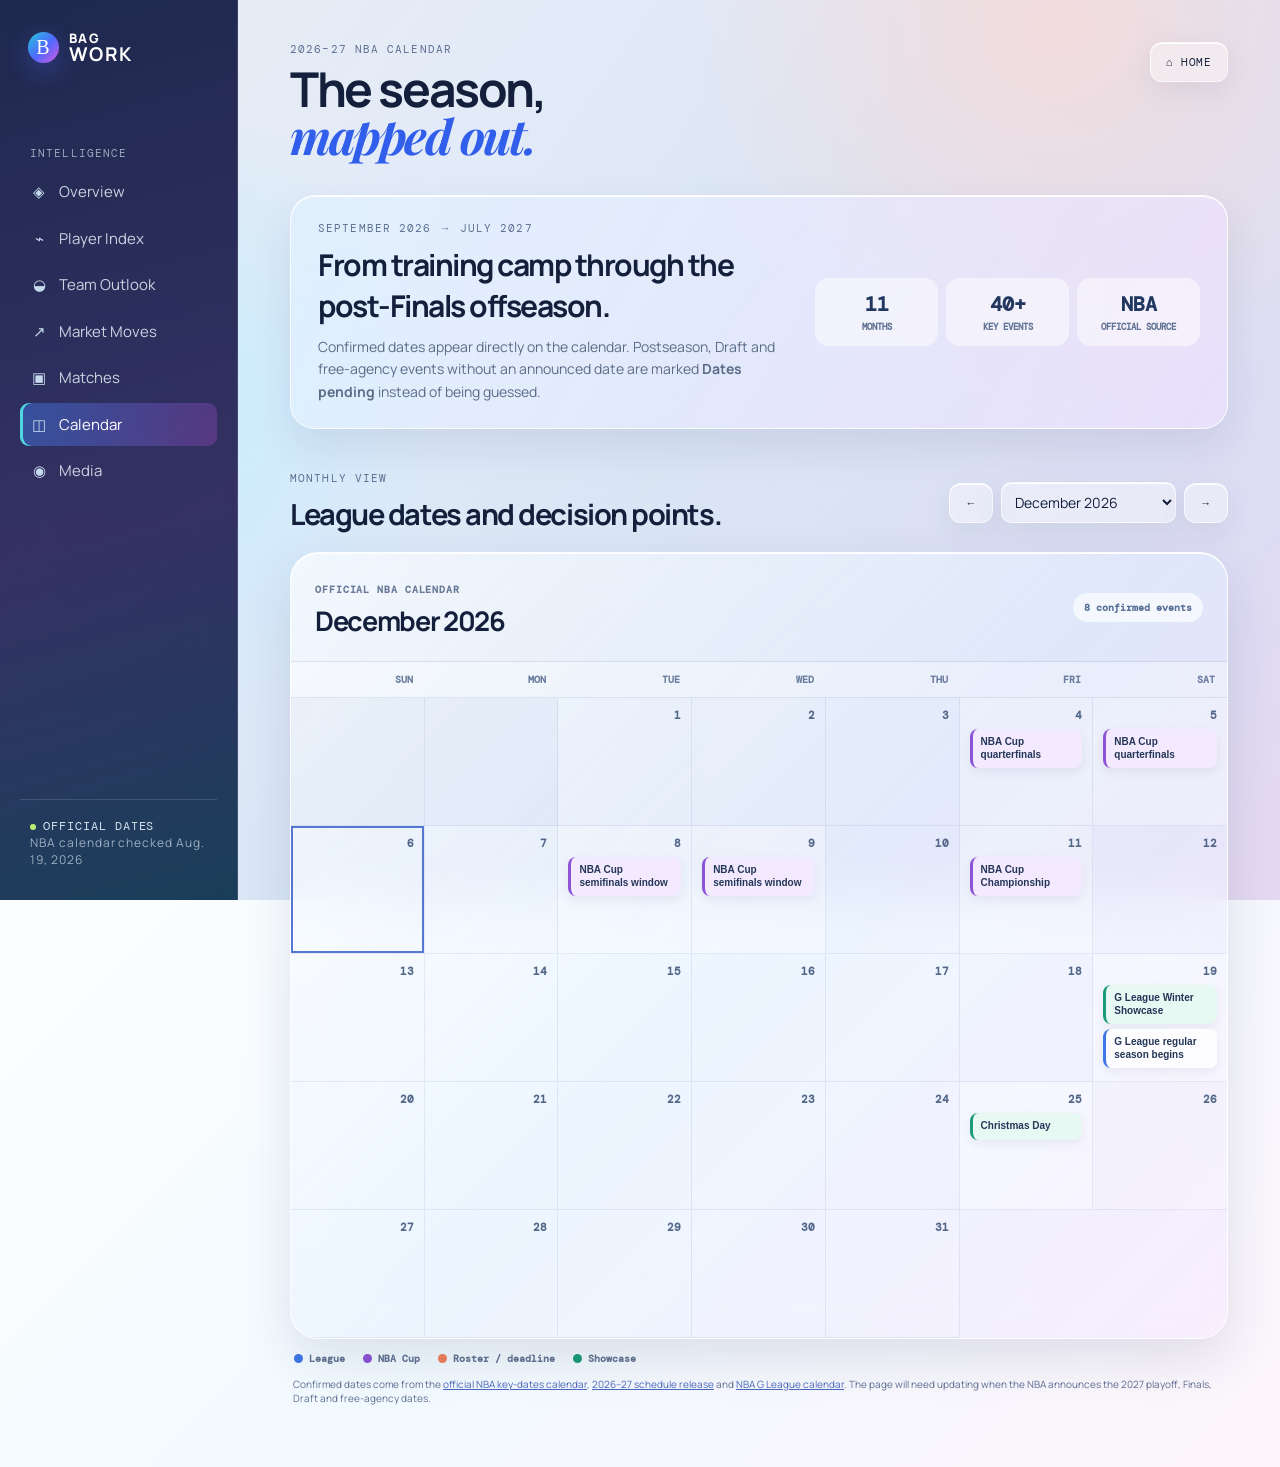
==== calendar.html @ adc64859 "Publish BagWork live NBA analytics site Add the complete multi-page site, live NBA data cache, and r" ====
<!doctype html>
<html lang="en">
<head>
  <meta charset="UTF-8">
  <meta name="viewport" content="width=device-width,initial-scale=1.0">
  <title>BagWork — NBA Calendar</title>
  <link rel="stylesheet" href="styles.css?v=5">
  <link rel="stylesheet" href="market.css?v=5">
</head>
<body>
  <div class="app-shell">
    <aside class="sidebar">
      <a class="brand" href="index.html"><span class="brand-mark">B</span><span>BAG<br><b>WORK</b></span></a>
      <nav>
        <p class="nav-label">INTELLIGENCE</p>
        <a class="nav-link" href="index.html"><span>◈</span>Overview</a>
        <a class="nav-link" href="players.html"><span>⌁</span>Player Index</a>
        <a class="nav-link" href="teams.html"><span>◒</span>Team Outlook</a>
        <a class="nav-link" href="market.html"><span>↗</span>Market Moves</a>
        <a class="nav-link" href="matches.html"><span>▣</span>Matches</a>
        <a class="nav-link active" href="calendar.html"><span>◫</span>Calendar</a>
        <a class="nav-link" href="media.html"><span>◉</span>Media</a>
      </nav>
      <div class="sidebar-bottom"><span class="live-dot"></span>OFFICIAL DATES<br><small>NBA calendar checked Aug. 19, 2026</small></div>
    </aside>
    <main>
      <header>
        <div><p class="eyebrow">2026–27 NBA CALENDAR</p><h1>The season,<br><em>mapped out.</em></h1></div>
        <div class="header-actions"><a class="outline-btn" href="index.html">⌂ HOME</a></div>
      </header>
      <section class="calendar-page-intro">
        <div><p class="eyebrow">SEPTEMBER 2026 → JULY 2027</p><h2>From training camp through the post-Finals offseason.</h2><p>Confirmed dates appear directly on the calendar. Postseason, Draft and free-agency events without an announced date are marked <b>Dates pending</b> instead of being guessed.</p></div>
        <div class="calendar-kpis"><span><b>11</b> MONTHS</span><span><b>40+</b> KEY EVENTS</span><span><b>NBA</b> OFFICIAL SOURCE</span></div>
      </section>
      <section class="calendar-section calendar-page">
        <div class="section-heading calendar-heading"><div><p class="eyebrow">MONTHLY VIEW</p><h2>League dates and decision points.</h2></div><div class="calendar-nav"><button class="outline-btn" id="calendarPrev" aria-label="Previous month">←</button><select class="season-select" id="calendarMonth" aria-label="Calendar month"></select><button class="outline-btn" id="calendarNext" aria-label="Next month">→</button></div></div>
        <div class="month-calendar" id="monthCalendar" aria-live="polite"></div>
        <div class="calendar-legend"><span><i class="league"></i>League</span><span><i class="cup"></i>NBA Cup</span><span><i class="deadline"></i>Roster / deadline</span><span><i class="showcase"></i>Showcase</span></div>
        <p class="calendar-source">Confirmed dates come from the <a href="https://www.nba.com/news/key-dates" target="_blank" rel="noreferrer">official NBA key-dates calendar</a>, <a href="https://www.nba.com/news/2026-27-nba-regular-season-schedule" target="_blank" rel="noreferrer">2026–27 schedule release</a> and <a href="https://gleague.nba.com/key-dates" target="_blank" rel="noreferrer">NBA G League calendar</a>. The page will need updating when the NBA announces the 2027 playoff, Finals, Draft and free-agency dates.</p>
      </section>
    </main>
  </div>
  <script src="season-calendar.js?v=2"></script>
</body>
</html>
---- styles.css ----
@import url('https://fonts.googleapis.com/css2?family=DM+Mono&family=Manrope:wght@400;500;600;700;800&family=Playfair+Display:ital,wght@0,700;1,700&display=swap');
.team-themed{background:radial-gradient(circle at 88% 4%,color-mix(in srgb,var(--team-secondary) 40%,white),transparent 35%),radial-gradient(circle at 8% 78%,color-mix(in srgb,var(--team-primary) 26%,white),transparent 33%),linear-gradient(135deg,color-mix(in srgb,var(--team-primary) 12%,#edf5ff),color-mix(in srgb,var(--team-secondary) 15%,#f7efff))!important}.team-themed .sidebar{background:linear-gradient(165deg,color-mix(in srgb,var(--team-primary) 78%,#111b3a),color-mix(in srgb,var(--team-secondary) 58%,#111b3a))!important}.team-themed .team-hero{background:linear-gradient(125deg,color-mix(in srgb,var(--team-primary) 24%,#ffffffb8),color-mix(in srgb,var(--team-secondary) 22%,#ffffffa8))!important;border-color:color-mix(in srgb,var(--team-primary) 38%,white)!important}.team-themed .roster-section{background:linear-gradient(145deg,#ffffff8c,color-mix(in srgb,var(--team-secondary) 11%,#ffffff7a))!important}.team-themed .coach-card,.team-themed .team-source{border:1px solid color-mix(in srgb,var(--team-primary) 25%,white);background:#ffffff9c!important}.team-themed .live-dot{background:color-mix(in srgb,var(--team-secondary) 70%,#dfff9b)!important}
.player-avatar{position:relative;width:42px!important;height:42px!important;min-width:42px!important;overflow:hidden!important;border:1px solid #ffffffc7!important;background:linear-gradient(145deg,#dce9ff,#eedfff)!important;box-shadow:0 5px 14px #273b7330!important}.player-avatar img{display:block;width:100%;height:100%;object-fit:cover;object-position:top center;background:#dfe7f7}.player-avatar>span{width:100%;height:100%;place-items:center;font:700 11px 'DM Mono';color:#40598f}.player-avatar>span:not([hidden]){display:grid}.player-link{min-height:44px}.player-link:hover .player-avatar{transform:scale(1.06);box-shadow:0 7px 18px #3158b342!important}.compare-panel[hidden]{display:none!important}
:root{font-size:17px}.nav-link{font-size:15px!important;line-height:1.3}.nav-label,.eyebrow{font-size:11px!important;letter-spacing:.1em!important}.sidebar-bottom,.sidebar-bottom small{font-size:12px!important;line-height:1.45}.hero-body>p,.hero-team div span,.hero-footer,.hero-scale,.metrics-grid p,.metrics-grid span,.conference-head span{font-size:12px!important}.hero-team h2{font-size:25px!important}.data-note b,.data-note p,.team-intro p,.team-intro small,.team-detail p,.market-card p,.calendar-intro p,.event-card b,.event-card small{font-size:14px!important;line-height:1.55!important}.outline-btn,.dark-btn,.text-button,.model-chip,.season-select,.select-wrap,.market-card button{font-size:11px!important}.search-field input,.select-wrap select,.season-select{font-size:14px!important}.rank-toolbar b{font-size:15px!important}th{font-size:10px!important}td{font-size:14px!important;line-height:1.4}.player-cell{font-size:14px!important}.panel-footer{font-size:13px!important}.game-card>span,.game-card small,.game-card i,.boxscore-grid a span,.news-meta{font-size:12px!important}.game-card b{font-size:17px!important}.game-analysis p,.boxscore-grid a,.news-card p,.source-card span{font-size:14px!important;line-height:1.5!important}.news-card h3{font-size:19px!important}.team-code{font-size:12px!important}.hex b{font-size:12px!important}.hex small,.hex em{font-size:10px!important}.profile-meta b,.profile-meta span,.coach-card b,.coach-card span,.roster-person b,.roster-person small,.team-source{font-size:13px!important}.player-stats span,.player-stats b{font-size:12px!important}.player-stats b{font-size:27px!important}@media(max-width:560px){:root{font-size:16px}.nav-link{font-size:14px!important}.game-card b{font-size:16px!important}td{font-size:13px!important}}
:root{--blue:#315eea!important;--violet:#8a45d6!important;--ink:#14203b!important;--muted:#5e6f92!important}.app-shell{background:linear-gradient(135deg,#ffcc6614,transparent 25%,#30a8ff10 65%,#d85dc410)!important}.sidebar{background:linear-gradient(165deg,rgba(17,28,67,.94),rgba(35,28,83,.9) 58%,rgba(10,49,77,.93))!important}.brand-mark{border:0!important;background:linear-gradient(135deg,#23c7d9,#4f68ff 52%,#d65adf)!important;color:#fff!important;box-shadow:0 8px 24px #4f68ff55!important}.nav-link:hover,.nav-link.active{background:linear-gradient(100deg,#3e87ff66,#c452df40)!important;box-shadow:inset 3px 0 #52d5df!important}.hero-card{background:linear-gradient(125deg,#e9faffb8,#d9e2ff9e 56%,#f8dbff9e)!important}.signal-card{background:linear-gradient(135deg,#172f73,#57288b 58%,#b13f8e)!important}.dark-btn{background:linear-gradient(135deg,#1f6bea,#6a43d7 62%,#c640a6)!important}.market-hero{background:linear-gradient(115deg,#49b9ee9e,#8872f0a1,#ef81989c)!important}.team-code:hover,.team-code.active{background:linear-gradient(135deg,#266fe7,#a344d8)!important;border-color:#5e59e7!important}.game-card:hover,.news-card:hover,.market-card:hover{border-color:#83a7ff!important;box-shadow:0 14px 28px #4358b52b,inset 0 1px #fff!important}.hex-board{grid-template-columns:repeat(3,minmax(0,1fr))!important;min-height:0!important;background:linear-gradient(135deg,#bcefff4d,#e2c8ff38)!important}.hex{min-height:116px!important;aspect-ratio:auto!important;padding:17px 15px!important;border:1px solid #ffffffa8!important;border-radius:18px!important;clip-path:none!important;background:linear-gradient(135deg,#2b7bdc,#6746bf)!important;box-shadow:0 12px 22px #3a4b9630!important;opacity:.86!important}.hex:nth-child(3n+2){background:linear-gradient(135deg,#0b9fb4,#416de1)!important}.hex:nth-child(3n){background:linear-gradient(135deg,#7546c7,#be4d9a)!important}.hex:nth-child(-n+3),.hex.selected{background:linear-gradient(135deg,#213f9b,#7b3ed3 58%,#d349aa)!important;opacity:1!important}.hex:hover{transform:translateY(-4px)!important}.hex-mini{border-radius:4px!important;clip-path:none!important;background:linear-gradient(135deg,#2c7ce3,#b849b5)!important}.player-pagination{display:flex;align-items:center;gap:5px;margin-left:auto}.player-pagination button{min-width:30px;height:30px;padding:0 8px;border:1px solid #c1cdf1;background:#ffffff8c;color:#40577f;border-radius:8px;font:10px 'DM Mono'}.player-pagination button.active{background:linear-gradient(135deg,#376ee6,#8650d5);border-color:transparent;color:#fff}.player-pagination button:disabled{opacity:.35;cursor:not-allowed}.player-pagination span{color:#7082a6;font:12px 'DM Mono'}.expand-schedule{margin-top:2px;border-color:#8767e0a8!important;background:linear-gradient(100deg,#e9f7ffb8,#f4e5ffb8)!important;color:#4b45a1!important}@media(max-width:900px){.hex-board{grid-template-columns:repeat(2,minmax(0,1fr))!important}}@media(max-width:560px){.hex-board{grid-template-columns:1fr!important}.player-pagination{width:100%;margin:12px 0 0;justify-content:center}.panel-footer{flex-wrap:wrap}.hex{min-height:92px!important}}
.league-list{grid-template-columns:repeat(3,minmax(0,1fr));gap:9px}.league-list .game-card{grid-template-columns:1fr;gap:6px;padding:14px}.league-list .game-card small{grid-column:auto}.league-list .game-card i{display:none}.expand-schedule{width:100%;padding:14px;border:1px dashed #7188b8a1;border-radius:15px;background:#ffffff4a;color:#4260b4;font:11px 'DM Mono';letter-spacing:.07em}@media(max-width:1000px){.league-list{grid-template-columns:repeat(2,minmax(0,1fr))}}@media(max-width:560px){.league-list{grid-template-columns:1fr}}
.league-toolbar{display:flex;justify-content:space-between;align-items:center;gap:20px;padding:18px 21px;margin-bottom:16px;border:1px solid var(--line);border-radius:20px;background:#ffffff56;box-shadow:inset 0 1px #fff}.league-toolbar b{font-size:13px}.team-picker{display:grid;grid-template-columns:1fr 1fr;gap:16px;padding:17px 20px;margin-bottom:25px;border:1px solid var(--line);border-radius:22px;background:#ffffff48}.team-column{display:grid;grid-template-columns:repeat(5,1fr);gap:8px}.team-code{position:relative;padding:10px 3px;border:1px solid #ffffffb3;border-radius:10px;background:#ffffff6b;color:#536889;font:11px 'DM Mono'}.team-code:hover,.team-code.active{background:#526dcc;color:white;border-color:#526dcc}.team-code span{position:absolute;right:4px;top:2px;color:#e7ed81;font-size:8px}.preview-clubs{display:grid;grid-template-columns:1fr 1fr;gap:13px;margin:18px 0}.preview-clubs div{display:flex;align-items:center;gap:12px;padding:14px;border-radius:15px;background:#ffffff78}.preview-clubs img{width:42px;height:42px;object-fit:contain}.preview-clubs b,.preview-clubs span{display:block}.preview-clubs b{font-size:13px}.preview-clubs span{margin-top:3px;color:var(--muted);font-size:10px}@media(max-width:700px){.league-toolbar{align-items:flex-start;flex-direction:column}.team-picker{grid-template-columns:1fr}.team-column{grid-template-columns:repeat(5,1fr)}.preview-clubs{grid-template-columns:1fr}}
.compare-panel{display:grid;grid-template-columns:260px 1fr;gap:24px;margin:-4px 0 20px;padding:22px;border:1px solid var(--line);border-radius:20px;background:#ffffff5d;box-shadow:inset 0 1px #fff}.compare-panel h2{font-size:24px}.compare-panel label{display:block;margin-top:12px;color:var(--muted);font:10px 'DM Mono'}.compare-panel select{display:block;width:100%;margin-top:5px;padding:9px;border:1px solid #ffffffa8;border-radius:10px;background:#fff;font:12px Manrope}.compare-panel table{min-width:0}.compare-panel th,.compare-panel td{text-align:center}@media(max-width:700px){.compare-panel{grid-template-columns:1fr}}
.player-ability{display:grid;grid-template-columns:1fr 260px;gap:24px;align-items:center;margin-top:18px;padding:23px 28px;border:1px solid var(--line);border-radius:24px;background:#ffffff56;box-shadow:inset 0 1px #fff}.player-ability h2{font-size:25px}.player-ability p:not(.eyebrow){max-width:430px;color:#60718b;font-size:13px;line-height:1.55}.player-ability svg{width:230px;justify-self:center}@media(max-width:700px){.player-ability{grid-template-columns:1fr}.player-ability svg{justify-self:start}}
.match-controls{display:flex;align-items:end;gap:12px;padding:17px 20px;margin-bottom:17px;border:1px solid var(--line);border-radius:20px;background:#ffffff54;box-shadow:inset 0 1px #fff}.match-controls #matchStatus{margin-left:auto;color:var(--muted);font-size:12px}.following-section{margin-bottom:22px}.following-list{display:flex;gap:9px;overflow:auto}.following-list button{padding:9px 12px;border:1px solid #ffffffb3;border-radius:12px;background:#ffffff65;color:var(--ink);font:11px 'DM Mono';white-space:nowrap}.following-list span{margin-left:5px;color:var(--muted);font-family:Manrope}.match-grid{display:grid;grid-template-columns:1.6fr .8fr;gap:18px}.match-list{display:grid;gap:10px}.game-card{display:grid;grid-template-columns:140px 1fr auto;align-items:center;gap:14px;width:100%;padding:18px;text-align:left;border:1px solid var(--line);border-radius:18px;background:#ffffff5e;color:var(--ink);box-shadow:inset 0 1px #fff}.game-card>span{color:#6379aa;font:10px 'DM Mono'}.game-card b{font-size:15px}.game-card small{grid-column:2;color:var(--muted);font-size:11px}.game-card i{grid-column:3;grid-row:1/3;color:#4662b5;font:10px 'DM Mono';font-style:normal}.game-analysis,.boxscore-panel{padding:24px;border:1px solid var(--line);border-radius:24px;background:#ffffff55;box-shadow:inset 0 1px #fff}.game-analysis h2,.boxscore-panel h2{font-size:26px}.game-analysis p{color:#60718b;font-size:14px;line-height:1.6}.game-analysis small{color:var(--muted);font-size:11px}.results-section{margin-top:55px}.empty-card{padding:24px;border:1px dashed #8599bf75;border-radius:16px;color:var(--muted);font-size:13px}.boxscore-panel{margin-top:20px}.highlight-link{display:inline-block;margin:12px 0 19px;color:#405fae;font:10px 'DM Mono';letter-spacing:.07em}.boxscore-grid{display:grid;grid-template-columns:1fr 1fr;gap:15px}.boxscore-grid article{padding:17px;border-radius:17px;background:#ffffff6e}.boxscore-grid h3{font-size:14px}.boxscore-head{display:flex;justify-content:space-between;margin:13px 0 4px;color:var(--muted);font:9px 'DM Mono'}.boxscore-grid a{display:flex;justify-content:space-between;gap:12px;padding:9px 0;border-top:1px solid #8395b72c;color:var(--ink);text-decoration:none;font-size:12px}.boxscore-grid a:hover b{color:#416cf3}.boxscore-grid a span{color:#5f7294;font:10px 'DM Mono'}@media(max-width:780px){.match-controls{align-items:stretch;flex-wrap:wrap}.match-controls #matchStatus{width:100%;margin:0}.match-grid{grid-template-columns:1fr}.game-card{grid-template-columns:1fr}.game-card small,.game-card i{grid-column:auto;grid-row:auto}.boxscore-grid{grid-template-columns:1fr}}
.roster-person img{width:32px;height:32px;object-fit:cover;object-position:top;border-radius:50%;background:#dce7ff}.stat-select{min-width:168px}.media-grid{display:grid;grid-template-columns:1.6fr .8fr;gap:18px}.media-feed,.source-stack{display:grid;gap:12px}.news-card,.source-card{padding:19px;border:1px solid var(--line);border-radius:20px;background:#ffffff5c;box-shadow:inset 0 1px #fff}.news-card{display:grid;grid-template-columns:130px 1fr;gap:16px;text-decoration:none;color:var(--ink)}.news-card img{width:130px;height:84px;object-fit:cover;border-radius:12px;background:#dce7ff}.news-card h3{font-size:17px;line-height:1.25}.news-card p{margin:7px 0;color:#61718d;font-size:13px;line-height:1.45}.news-meta{color:#6379ac;font:10px 'DM Mono'}.source-card{text-decoration:none;color:var(--ink)}.source-card b,.source-card span{display:block}.source-card span{margin-top:5px;color:#60718d;font-size:12px}.news-loading{padding:32px;color:var(--muted);text-align:center}@media(max-width:750px){.media-grid{grid-template-columns:1fr}.news-card{grid-template-columns:90px 1fr}.news-card img{width:90px;height:70px}}
.player-cell{cursor:pointer}.player-link{padding:0;border:0;background:transparent;color:inherit;font:inherit;text-align:left}.player-cell:hover{color:#416cf3}
.profile-page{max-width:1080px}.player-hero,.team-hero{display:grid;grid-template-columns:300px 1fr;gap:32px;align-items:center;padding:27px;border:1px solid var(--line);border-radius:30px;background:linear-gradient(125deg,#ffffff75,#dce8ff66);box-shadow:0 18px 45px #33466e1a, inset 0 1px #fff;backdrop-filter:blur(20px)}.player-photo{height:310px;overflow:hidden;border-radius:22px;background:linear-gradient(145deg,#5269bd,#9271d5);display:flex;align-items:end;justify-content:center}.player-photo img{display:block;width:100%;height:100%;object-fit:cover;object-position:top}.player-photo span{padding:18px;color:#fff;font-size:38px;font-weight:800}.player-hero h2,.team-hero h2{font-size:38px}.bio{max-width:600px;color:#566986;font-size:15px;line-height:1.6}.state-pill{display:inline-block;margin:11px 0;padding:7px 10px;border-radius:12px;background:#dcf5dc;color:#357642;font:10px 'DM Mono';letter-spacing:.04em}.profile-meta{display:flex;gap:20px;margin:15px 0}.profile-meta span,.coach-card span{display:block;color:var(--muted);font:9px 'DM Mono';letter-spacing:.07em}.profile-meta b,.coach-card b{display:block;margin-top:3px;font-size:12px;color:var(--ink)}.social-link{display:inline-block;margin-top:6px;color:#405eae;font:10px 'DM Mono';letter-spacing:.08em;text-decoration:none}.stat-title{margin:47px 0 17px}.stat-title h2{font-size:29px}.player-stats{display:grid;grid-template-columns:repeat(4,1fr);gap:12px}.player-stats article{padding:18px;border:1px solid var(--line);border-radius:18px;background:#ffffff57;box-shadow:inset 0 1px #fff}.player-stats span{display:block;color:var(--muted);font:9px 'DM Mono';letter-spacing:.08em}.player-stats b{display:block;margin-top:7px;font-size:25px;letter-spacing:-.06em}.form-panel{display:flex;justify-content:space-between;align-items:center;gap:30px;margin-top:18px;padding:24px 28px;border-radius:24px;background:linear-gradient(115deg,#d3ecffad,#e5dbffb3);border:1px solid var(--line)}.form-panel h2{font-size:22px}.form-panel p{max-width:580px;color:#546887;font-size:12px;line-height:1.55}.form-bars{display:flex;gap:7px;align-items:flex-end;height:80px}.form-bars i{display:block;width:14px;border-radius:8px 8px 2px 2px;background:linear-gradient(#7c9eff,#5267c8)}.form-bars i:nth-child(1){height:32%}.form-bars i:nth-child(2){height:54%}.form-bars i:nth-child(3){height:47%}.form-bars i:nth-child(4){height:76%}.form-bars i:nth-child(5){height:100%}.team-hero img{width:250px;max-height:230px;object-fit:contain;justify-self:center;filter:drop-shadow(0 16px 20px #33466e42)}.coach-card{display:inline-block;margin-top:10px;padding:12px 16px;border-radius:12px;background:#ffffff83}.roster-grid{display:grid;grid-template-columns:1fr 1fr;gap:18px;margin-top:19px}.roster-section{padding:23px;border:1px solid var(--line);border-radius:25px;background:#ffffff57;box-shadow:inset 0 1px #fff}.roster-section h2{margin-bottom:16px;font-size:24px}.roster-person{display:flex;align-items:center;gap:10px;padding:11px 0;border-top:1px solid #8498bc2b;color:var(--ink);text-decoration:none}.roster-person>span{display:grid;place-items:center;width:32px;height:32px;border-radius:50%;background:linear-gradient(135deg,#d8e6ff,#eadcff);color:#4260ab;font:10px 'DM Mono'}.roster-person div{flex:1}.roster-person b,.roster-person small{display:block}.roster-person b{font-size:12px}.roster-person small{margin-top:2px;color:var(--muted);font-size:10px}.roster-person i{color:#5a71b9;font-style:normal}.roster-person:hover b{color:#416cf3}.team-source{margin-top:18px;padding:15px;border-radius:15px;background:#ffffff52;color:#5d6e8c;font-size:11px}@media(max-width:700px){.player-hero,.team-hero{grid-template-columns:1fr}.player-photo{height:270px}.team-hero img{width:180px}.player-stats{grid-template-columns:repeat(2,1fr)}.form-panel{display:block}.form-bars{margin-top:22px}.roster-grid{grid-template-columns:1fr}.profile-meta{flex-wrap:wrap}}
.home-link{display:inline-block;margin-bottom:18px;color:#415eaa;text-decoration:none;font:10px 'DM Mono';letter-spacing:.08em}.home-link:hover{color:#253e8c}.ability-chart{position:relative;width:100%;max-width:270px;margin:20px auto 16px}.ability-chart svg{display:block;width:100%;height:auto}.ability-labels span{position:absolute;color:#5e7196;font:8px 'DM Mono';letter-spacing:.03em}.ability-labels b{display:block;color:#2d477f;font-size:10px}.ability-l0{top:0;left:50%;transform:translateX(-50%)}.ability-l1{top:24%;right:-1%}.ability-l2{bottom:15%;right:-1%}.ability-l3{bottom:0;left:50%;transform:translateX(-50%)}.ability-l4{bottom:15%;left:0}.ability-l5{top:24%;left:0}
:root{--ink:#17233f;--muted:#687895;--line:rgba(255,255,255,.62);--glass:rgba(255,255,255,.36);--blue:#416cf3;--violet:#8869dc}*{box-sizing:border-box}html{scroll-behavior:smooth}body{margin:0;background:radial-gradient(circle at 83% 3%,#f7dddc,transparent 28%),radial-gradient(circle at 10% 46%,#c4edff,transparent 26%),linear-gradient(125deg,#e8f0ff,#dee7f5 50%,#edddf2);background-attachment:fixed;color:var(--ink);font-family:Manrope,Arial}.app-shell{min-height:100vh;padding-left:238px}.sidebar{position:fixed;inset:0 auto 0 0;width:238px;padding:32px 20px;display:flex;flex-direction:column;background:rgba(19,31,57,.82);color:#eef4fd;border-right:1px solid #ffffff21;backdrop-filter:blur(26px);z-index:5}.brand{display:flex;align-items:center;gap:10px;margin:0 8px 58px;color:white;text-decoration:none;font-size:13px;font-weight:800;letter-spacing:.1em;line-height:.95}.brand b{font-size:19px}.brand-mark{display:grid;place-items:center;width:31px;height:31px;border:2px solid #d4efff;border-radius:50%;font:20px Georgia;color:#d4efff}.nav-label{margin:25px 10px 10px;color:#98a8bb;font:10px 'DM Mono';letter-spacing:.12em}.nav-link{display:flex;gap:12px;align-items:center;margin:3px 0;padding:12px 11px;border-radius:9px;color:#c8d3e0;text-decoration:none;font-size:13px}.nav-link:hover,.nav-link.active{background:linear-gradient(110deg,#ffffff39,#ffffff13);color:#fff}.nav-link span{width:16px;text-align:center;color:#c5daec}.sidebar-bottom{margin-top:auto;padding:18px 10px 0;border-top:1px solid #ffffff22;color:#d8e5f1;font:10px 'DM Mono';letter-spacing:.08em}.sidebar-bottom small{font:11px Manrope;color:#9caec0}.live-dot{display:inline-block;width:6px;height:6px;margin-right:7px;border-radius:50%;background:#bbed71}main{max-width:1570px;margin:auto;padding:42px 52px 50px}header{display:flex;justify-content:space-between;align-items:flex-start;margin-bottom:35px}.eyebrow{margin:0 0 9px;color:var(--muted);font:10px 'DM Mono';letter-spacing:.12em}h1,h2,h3{margin:0;letter-spacing:-.05em}h1{font-size:48px;line-height:.98}h1 em,h2 em{font-family:'Playfair Display';color:var(--blue)}button,a{transition:.2s ease}button{cursor:pointer}button:hover{transform:translateY(-2px)}.header-actions{display:flex;gap:10px}.icon-btn,.profile,.outline-btn,.season-select{border:1px solid #ffffffa8;background:#ffffff61;color:var(--ink);box-shadow:0 9px 28px #42547a1a,inset 0 1px #fff;backdrop-filter:blur(16px)}.icon-btn{width:40px;height:40px;border-radius:50%;font-size:19px}.profile{padding:0 13px;border-radius:20px;font:600 12px Manrope}.profile span{color:var(--muted);padding-left:8px}.hero-grid{display:grid;grid-template-columns:2fr 1fr;gap:17px}.hero-card,.signal-card,.metrics-grid,.rankings-panel,.calendar-glass,.conference-preview article,.data-note,.glass-row,.team-intro,.team-detail,.market-hero,.market-card{border:1px solid var(--line);box-shadow:0 18px 45px #33466e1a,inset 0 1px #fff;backdrop-filter:blur(20px)}.hero-card{min-height:294px;padding:25px 27px;display:flex;flex-direction:column;position:relative;overflow:hidden;border-radius:28px;background:linear-gradient(125deg,#efffff8f,#cee3ff73)}.hero-card:after{content:"";position:absolute;right:-75px;top:-130px;width:270px;height:270px;border-radius:50%;background:radial-gradient(circle,#fff,transparent 68%)}.hero-card>*{z-index:1}.hero-top,.hero-footer{display:flex;justify-content:space-between;align-items:center}.model-chip{padding:7px 9px;border:1px solid #ffffff80;border-radius:18px;background:#254b8abe;color:#fff;font:9px 'DM Mono'}.hero-body{margin:auto 0}.hero-body>p{margin:0 0 12px;color:#536b91;font-size:12px}.hero-team{display:flex;align-items:center;gap:11px}.team-logo{display:grid;place-items:center;width:44px;height:44px;border-radius:50%;background:linear-gradient(135deg,#356fd2,#583fa8);color:#fff;font-size:24px;font-weight:bold;box-shadow:0 8px 18px #38498c42}.hero-team h2{font-size:23px}.hero-team div span{font-size:11px;color:#586f94}.hero-team strong{margin-left:auto;font-size:42px;letter-spacing:-.07em}.hero-team small{font-size:17px}.probability{height:9px;margin-top:23px;border-radius:10px;overflow:hidden;background:#668dcc33}.prob-fill{height:100%;width:74%;border-radius:10px;background:linear-gradient(90deg,#3d83ff,#9c70eb)}.hero-scale{display:flex;justify-content:space-between;margin-top:6px;color:#60769a;font:9px 'DM Mono'}.hero-footer{margin-top:19px;padding-top:15px;border-top:1px solid #6680a638;color:#536b91;font-size:10px}.text-button{color:var(--ink);text-decoration:none;font:700 10px 'DM Mono';letter-spacing:.08em}.signal-card{display:flex;flex-direction:column;padding:25px 27px;border-radius:28px;background:linear-gradient(135deg,#254073d9,#38295fd2);color:white}.signal-title{display:flex;gap:10px;align-items:center}.signal-title .spark,.signal-card a{color:#cbeaff}.signal-title small,.signal-title b{display:block}.signal-title small{font:9px 'DM Mono';letter-spacing:.1em;color:#b8c8df}.signal-title b{font-size:11px}.signal-card>p{margin:auto 0 20px;font-size:20px;line-height:1.35}.signal-card a{font:10px 'DM Mono';text-decoration:none}.metrics-grid{display:grid;grid-template-columns:repeat(4,1fr);margin:17px 0 74px;border-radius:24px;overflow:hidden;background:var(--glass)}.metrics-grid article{position:relative;padding:20px 23px;border-right:1px solid #ffffff8c}.metrics-grid article:last-child{border:0}.metrics-grid p{margin:0 0 12px;color:var(--muted);font:9px 'DM Mono';letter-spacing:.09em}.metrics-grid strong{font-size:27px;letter-spacing:-.05em}.metrics-grid span{margin-left:4px;color:var(--muted);font:9px 'DM Mono'}.section-heading{display:flex;align-items:flex-end;justify-content:space-between;margin-bottom:18px}.section-heading h2{font-size:29px}.outline-btn{padding:12px 15px;border-radius:12px;font:10px 'DM Mono';letter-spacing:.07em;text-decoration:none}.conference-preview{display:grid;grid-template-columns:1fr 1fr;gap:18px}.conference-preview article{padding:20px;border-radius:24px;background:var(--glass)}.conference-head{display:flex;justify-content:space-between;padding-bottom:12px;border-bottom:1px solid #7185a32d}.conference-head b{font-size:14px}.conference-head span{color:var(--muted);font:9px 'DM Mono'}.conference-preview ol{margin:12px 0 0;padding:0;list-style:none;counter-reset:r}.conference-preview li{display:flex;gap:10px;align-items:center;padding:9px 0;border-bottom:1px solid #7185a321;font-size:13px;font-weight:700;counter-increment:r}.conference-preview li:before{content:counter(r,decimal-leading-zero);color:#6880aa;font:10px 'DM Mono'}.conference-preview li span{margin-left:auto;color:#6079aa;font:10px 'DM Mono'}.data-note{display:flex;gap:13px;align-items:center;margin-top:18px;padding:18px 20px;border-radius:22px;background:var(--glass)}.data-note>div{flex:1}.data-note b{font-size:12px}.data-note p{margin:3px 0 0;color:var(--muted);font-size:11px}.dark-btn{border:0;border-radius:12px;padding:13px 15px;background:linear-gradient(135deg,#2d458e,#483587);color:#fff;box-shadow:0 8px 18px #222c6838;font:10px 'DM Mono';letter-spacing:.07em}.glass-row{display:flex;gap:12px;align-items:center;margin-bottom:20px;padding:13px;border-radius:20px;background:var(--glass)}.search-field{flex:1;padding:10px 12px;border:1px solid #ffffffa8;border-radius:12px;background:#ffffff75}.search-field input{width:90%;margin-left:6px;border:0;outline:0;background:transparent;color:var(--ink);font:13px Manrope}.select-wrap{color:var(--muted);font:9px 'DM Mono';letter-spacing:.07em}.select-wrap select,.season-select{display:block;margin-top:4px;min-width:140px;padding:9px;border-radius:10px;font:12px Manrope}.rankings-panel{overflow:hidden;border-radius:25px;background:var(--glass)}.rank-toolbar{display:flex;align-items:center;justify-content:space-between;padding:17px 20px;border-bottom:1px solid #ffffff8c}.table-wrap{overflow:auto}table{width:100%;min-width:780px;border-collapse:collapse}th{text-align:left;padding:14px 20px;background:#ffffff38;color:var(--muted);font:9px 'DM Mono';letter-spacing:.08em}td{padding:14px 20px;border-top:1px solid #ffffff8c;font-size:12px}.player-cell{display:flex;gap:11px;align-items:center;font-weight:700}.avatar{display:grid;place-items:center;width:29px;height:29px;border-radius:50%;background:linear-gradient(135deg,#dde9ff,#f5e6ff);font:700 10px 'DM Mono'}.impact{font-weight:800}.impact sup{color:#2d9864;font-size:9px}.form{display:flex;gap:3px}.form i{width:4px;height:15px;background:#cdd8ea}.form i.on{background:linear-gradient(#729dff,#4f65c9)}.panel-footer{display:flex;justify-content:space-between;padding:17px 20px;color:var(--muted);font-size:11px}.panel-footer button{border:0;background:none;color:var(--ink);font:700 10px 'DM Mono'}.team-intro{display:flex;justify-content:space-between;align-items:center;margin-bottom:22px;padding:18px 20px;border-radius:22px;background:var(--glass)}.team-intro p{max-width:580px;margin:0;font-size:13px}.team-intro small{display:block;margin-top:7px;color:var(--muted)}.conference-switch{display:flex;gap:4px;padding:5px;border-radius:12px;background:#ffffff4b}.tab{padding:9px 14px;border:0;border-radius:8px;background:transparent;color:var(--muted);font:10px 'DM Mono';letter-spacing:.07em}.tab.active{background:#fff;color:var(--ink);box-shadow:0 4px 12px #33466e1c}.team-layout{display:grid;grid-template-columns:1.55fr .8fr;gap:18px}.hex-board{display:grid;grid-template-columns:repeat(5,1fr);gap:14px;align-content:start;min-height:510px;padding:25px;border:1px solid var(--line);border-radius:28px;background:#ffffff28}.hex{aspect-ratio:1;display:flex;flex-direction:column;align-items:center;justify-content:center;padding:12px 5px;border:0;color:#fff;background:linear-gradient(145deg,#5268b8,#7a58b6);clip-path:polygon(25% 6.7%,75% 6.7%,100% 50%,75% 93.3%,25% 93.3%,0 50%);opacity:.75;text-align:center}.hex:nth-child(-n+3),.hex.selected{opacity:1;background:linear-gradient(145deg,#253c86,#64449d)}.hex b{margin:4px 0;font-size:10px;line-height:1.1}.hex small,.hex em{font:9px 'DM Mono';font-style:normal;opacity:.8}.hex:hover{opacity:1;transform:scale(1.07)}.team-detail{min-height:330px;padding:25px;border-radius:24px;background:var(--glass)}.team-detail h2{font-size:26px}.team-detail p{color:#60708b;font-size:13px;line-height:1.6}.detail-kpis{display:grid;grid-template-columns:1fr 1fr;gap:10px;margin:20px 0}.detail-kpis div{padding:10px;border-radius:12px;background:#ffffff70}.detail-kpis span{display:block;color:var(--muted);font:9px 'DM Mono'}.detail-kpis b{font-size:15px}.detail-move{padding:12px;border-radius:13px;background:#dae7ff99;color:#344e8b;font-size:12px}.model-key{margin:15px 0;color:var(--muted);font-size:10px}.hex-mini{display:inline-block;width:15px;height:15px;background:#5268b8;clip-path:polygon(25% 6.7%,75% 6.7%,100% 50%,75% 93.3%,25% 93.3%,0 50%);vertical-align:middle}.market-hero{margin-bottom:52px;padding:35px;border-radius:28px;background:linear-gradient(115deg,#769fff9c,#ba96ff73,#ffbba580)}.market-hero h2{margin:0 0 20px;font-size:34px}.market-grid{display:grid;grid-template-columns:repeat(3,1fr);gap:16px}.market-card{padding:20px;border-radius:22px;background:var(--glass)}.market-card .market-type{color:#566cad;font:9px 'DM Mono';letter-spacing:.07em}.market-card h3{margin:12px 0 6px;font-size:18px}.market-card p{color:#60708b;font-size:12px;line-height:1.55}.market-card button{padding:0;border:0;background:none;color:#425fba;font:10px 'DM Mono';letter-spacing:.08em}.market-card.hidden{display:none}.calendar-section{margin-top:75px}.calendar-glass{display:grid;grid-template-columns:190px 1fr;gap:20px;overflow:hidden;padding:20px;border-radius:26px;background:var(--glass)}.calendar-intro{padding:14px;border-right:1px solid #8096bb40}.calendar-intro p{margin:14px 0;font-size:14px;line-height:1.55}.calendar-intro strong{font-size:25px}.calendar-intro small{color:var(--muted);font:9px 'DM Mono'}.calendar-orb{font-size:32px;color:#6d81e9}.event-track{display:flex;gap:11px;overflow:auto;padding:5px}.event-card{flex:0 0 178px;min-height:156px;padding:15px;border:1px solid #ffffffbf;border-radius:18px;background:#ffffff60}.event-date{color:#5476ad;font:10px 'DM Mono'}.event-type{display:inline-block;margin:14px 0 8px;padding:4px 6px;border-radius:6px;background:#e2efff;color:#416cb1;font:9px 'DM Mono'}.event-type.return{background:#e5d9ff;color:#6e52af}.event-card b{display:block;font-size:13px;line-height:1.35}.event-card small{display:block;margin-top:7px;color:#71809a;font-size:10px}.calendar-source{margin:12px 3px;color:var(--muted);font-size:10px}.calendar-source a{color:#4969bd}.modal-backdrop{position:fixed;inset:0;display:none;place-items:center;background:#141e3d66;backdrop-filter:blur(12px);z-index:10}.modal-backdrop.show{display:grid}.modal{position:relative;width:min(430px,90vw);padding:32px;border:1px solid #fff;border-radius:28px;background:#f1f5ffed;box-shadow:0 25px 70px #13204b45}.modal h2{font-size:30px}.modal-close{position:absolute;right:18px;top:14px;border:0;background:none;font-size:25px}.modal label{display:block;margin:15px 0;font:10px 'DM Mono'}.modal select{display:block;width:100%;margin-top:8px;padding:12px;border:1px solid #d7dff0;border-radius:10px;background:#fff;font:13px Manrope}.modal .dark-btn{width:100%;margin-top:8px}#simResult{margin-top:18px;color:#315224;font-size:13px}@media(max-width:900px){.app-shell{padding-left:0}.sidebar{position:relative;width:100%;height:auto;padding:18px;display:block}.brand{margin:0 0 15px}.sidebar nav{display:flex;gap:5px;overflow:auto}.nav-label,.sidebar-bottom{display:none}.nav-link{white-space:nowrap;padding:8px}.nav-link span{display:none}main{padding:30px 20px}.hero-grid,.conference-preview,.team-layout,.market-grid{grid-template-columns:1fr}.metrics-grid{grid-template-columns:repeat(2,1fr);margin-bottom:45px}.calendar-glass{grid-template-columns:1fr}.calendar-intro{border:0;border-bottom:1px solid #8096bb40}.hex-board{min-height:0}.data-note{align-items:flex-start}}@media(max-width:560px){h1{font-size:38px}.header-actions{display:none}.metrics-grid article{padding:15px}.metrics-grid strong{font-size:21px}.metrics-grid span{display:block;margin:3px 0}.hero-card{padding:18px}.hero-team h2{font-size:18px}.glass-row{display:grid;grid-template-columns:1fr 1fr}.search-field{grid-column:1/-1}.select-wrap select{width:100%;min-width:0}.data-note{flex-wrap:wrap}.data-note .dark-btn{width:100%}.team-intro{display:block}.conference-switch{width:max-content;margin-top:13px}.hex-board{padding:14px;gap:7px}.hex b{font-size:8px}.hex small,.hex em{font-size:7px}.market-hero{padding:24px}.market-hero h2{font-size:28px}}
---- market.css ----
.trade-workspace{margin-bottom:64px}.trade-workspace-head{display:flex;align-items:end;justify-content:space-between;gap:24px;margin-bottom:18px}.trade-workspace-head h2{font-size:34px}.scenario-disclaimer{padding:10px 14px;border:1px solid rgba(255,255,255,.8);border-radius:999px;background:rgba(255,255,255,.45);color:#566783;font-size:13px}.scenario-disclaimer span{display:inline-block;width:7px;height:7px;margin-right:7px;border-radius:50%;background:#f3a62c}.trade-workspace-grid{display:grid;grid-template-columns:330px minmax(0,1fr);gap:18px;align-items:start}.trade-scenario-list{display:grid;gap:10px;position:sticky;top:24px}.trade-scenario{display:grid;grid-template-columns:54px 1fr auto;align-items:center;gap:13px;width:100%;padding:13px;border:1px solid rgba(255,255,255,.72);border-radius:18px;background:rgba(255,255,255,.38);color:#17233f;text-align:left;box-shadow:inset 0 1px #fff,0 10px 28px rgba(36,54,92,.08);backdrop-filter:blur(18px)}.trade-scenario:hover,.trade-scenario.active{transform:translateY(-1px);border-color:rgba(83,107,206,.5);background:linear-gradient(125deg,rgba(226,241,255,.9),rgba(235,221,255,.78));box-shadow:inset 0 1px #fff,0 14px 30px rgba(49,66,130,.16)}.trade-scenario img{width:54px;height:54px;object-fit:cover;object-position:top;border-radius:14px;background:linear-gradient(145deg,#dce9ff,#eadfff)}.trade-scenario span,.trade-scenario small,.trade-scenario b,.trade-scenario em{display:block}.trade-scenario small{color:#5e76ad;font:700 12px 'DM Mono',monospace}.trade-scenario b{margin:3px 0;font-size:15px}.trade-scenario em{color:#6a7891;font-size:12px;font-style:normal}.trade-scenario>i{color:#4c66bd;font-size:18px;font-style:normal}.trade-detail{overflow:hidden;padding:28px;border:1px solid rgba(255,255,255,.76);border-radius:28px;background:linear-gradient(135deg,rgba(255,255,255,.64),rgba(223,234,255,.48),rgba(241,223,250,.5));box-shadow:inset 0 1px #fff,0 22px 55px rgba(35,49,88,.13);backdrop-filter:blur(24px)}.trade-detail-top{display:flex;align-items:center;justify-content:space-between;gap:20px}.trade-player-lockup{display:flex;align-items:center;gap:17px}.trade-player-lockup>img{width:84px;height:84px;object-fit:cover;object-position:top;border-radius:20px;background:linear-gradient(145deg,#5074d0,#8d69d4)}.hypothetical-chip{display:inline-block;margin-bottom:7px;padding:5px 8px;border-radius:8px;background:#fff1d6;color:#9a6110;font:700 12px 'DM Mono',monospace;letter-spacing:.06em}.trade-player-lockup h3{font-size:30px;line-height:1.05}.trade-player-lockup p{margin:7px 0 0;color:#5b6e8d;font-size:15px}.player-profile-link{flex:0 0 auto;color:#405eae;font:700 12px 'DM Mono',monospace;text-decoration:none}.trade-route{display:grid;grid-template-columns:1fr 90px 1fr;align-items:center;gap:15px;margin:24px 0;padding:18px;border-radius:22px;background:rgba(255,255,255,.52)}.trade-route>a{display:grid;grid-template-columns:58px 1fr;grid-template-rows:auto auto;gap:2px 13px;align-items:center;color:#17233f;text-decoration:none}.trade-route img{grid-row:1/3;width:58px;height:58px;object-fit:contain}.trade-route span,.trade-fact span,.trade-hurdle>span,.trade-verdict>span{color:#687895;font:700 12px 'DM Mono',monospace;letter-spacing:.06em}.trade-route b{font-size:15px}.trade-route>div{text-align:center}.trade-route>div span{display:block;font-size:11px}.trade-route strong{font-size:28px;color:#536dc6}.trade-summary{margin:0;color:#4e607f;font-size:16px;line-height:1.7}.trade-metrics{display:grid;grid-template-columns:1.25fr 1.25fr .8fr .8fr;gap:11px;margin:22px 0}.trade-meter,.trade-fact{padding:14px;border:1px solid rgba(255,255,255,.8);border-radius:16px;background:rgba(255,255,255,.46)}.trade-meter{display:grid;grid-template-columns:1fr auto;gap:9px;align-items:center}.trade-meter>span{color:#687895;font:700 12px 'DM Mono',monospace}.trade-meter>div{grid-column:1/2;height:8px;overflow:hidden;border-radius:99px;background:#bac8e454}.trade-meter i{display:block;height:100%;border-radius:99px;background:linear-gradient(90deg,#3f76e8,#8b63da)}.trade-meter b{grid-column:2;grid-row:1/3;font-size:17px}.trade-fact span,.trade-fact b{display:block}.trade-fact b{margin-top:7px;font-size:14px}.trade-package-grid,.trade-analysis-grid{display:grid;grid-template-columns:1fr 1fr;gap:13px}.trade-package-grid section,.trade-analysis-grid section{padding:18px;border-radius:18px;background:rgba(255,255,255,.44)}.trade-package-grid ul,.trade-analysis-grid ul{margin:10px 0 0;padding-left:19px}.trade-package-grid li,.trade-analysis-grid li{margin:8px 0;color:#526481;font-size:14px;line-height:1.5}.trade-analysis-grid{margin-top:13px}.trade-analysis-grid h4{margin:0;font-size:18px}.trade-hurdle,.trade-verdict{margin-top:13px;padding:17px 19px;border-radius:18px}.trade-hurdle{background:rgba(255,239,214,.64)}.trade-hurdle p{margin:7px 0 0;color:#68593f;font-size:14px;line-height:1.6}.trade-verdict{display:grid;gap:7px;background:linear-gradient(120deg,rgba(54,76,145,.95),rgba(79,54,132,.93));color:#fff}.trade-verdict span{color:#c8d9f1}.trade-verdict b{font-size:16px;line-height:1.55}.trade-legal{margin:14px 3px 0;color:#738099;font-size:12px;line-height:1.5}.market-hero-copy{max-width:650px;color:#4f6281;font-size:15px;line-height:1.65}
.market-trade-link{display:inline-block;margin-top:9px;color:#405eae;font:700 12px 'DM Mono',monospace;letter-spacing:.04em;text-decoration:none}.market-trade-link:hover{color:#273f91}
.official-chip{display:inline-block;margin-bottom:7px;padding:5px 8px;border-radius:8px;background:#dff7e8;color:#176a3a;box-shadow:inset 0 0 0 1px rgba(23,106,58,.15);font:700 12px 'DM Mono',monospace;letter-spacing:.06em}.trade-fact.official-fact{background:linear-gradient(135deg,rgba(220,249,232,.92),rgba(231,246,255,.72))}.trade-sources{display:flex;flex-wrap:wrap;align-items:center;gap:8px;margin:14px 3px 0}.trade-sources span{width:100%;color:#5f718f;font:700 11px 'DM Mono',monospace;letter-spacing:.05em}.trade-sources a{padding:7px 10px;border-radius:9px;background:rgba(255,255,255,.58);color:#3457aa;font-size:12px;font-weight:700;text-decoration:none}.trade-sources a:hover{background:#fff;color:#213d8c}
@media(max-width:1050px){.trade-workspace-grid{grid-template-columns:280px minmax(0,1fr)}.trade-metrics{grid-template-columns:1fr 1fr}.trade-detail-top{align-items:flex-start}.player-profile-link{margin-top:8px}}
@media(max-width:800px){.trade-workspace-grid{grid-template-columns:1fr}.trade-scenario-list{position:static;grid-template-columns:repeat(2,minmax(0,1fr))}.trade-detail-top,.trade-workspace-head{align-items:flex-start;flex-direction:column}.trade-route{grid-template-columns:1fr}.trade-route>div{transform:rotate(90deg);height:42px}.trade-package-grid,.trade-analysis-grid{grid-template-columns:1fr}}
@media(max-width:560px){.trade-scenario-list{grid-template-columns:1fr}.trade-detail{padding:18px}.trade-player-lockup{align-items:flex-start}.trade-player-lockup>img{width:66px;height:66px}.trade-player-lockup h3{font-size:24px}.trade-metrics{grid-template-columns:1fr}.scenario-disclaimer{font-size:12px}.trade-route>a{grid-template-columns:50px 1fr}.trade-route img{width:50px;height:50px}}

.offseason-tracker{margin:0 0 72px;padding:30px;border:1px solid rgba(255,255,255,.82);border-radius:30px;background:linear-gradient(135deg,rgba(246,252,255,.8),rgba(231,238,255,.7) 46%,rgba(246,230,255,.72));box-shadow:inset 0 1px #fff,0 24px 58px rgba(35,49,88,.12);backdrop-filter:blur(26px)}
.offseason-tracker-head{display:flex;align-items:flex-start;justify-content:space-between;gap:30px}.offseason-tracker-head h2{margin:4px 0 8px;font-size:36px;letter-spacing:-.04em}.offseason-tracker-head>div:first-child>p:last-child{margin:0;color:#5c6d8c;font-size:15px}.tracker-source{display:grid;grid-template-columns:auto 1fr;align-items:center;gap:3px 8px;min-width:238px;padding:14px 16px;border:1px solid rgba(255,255,255,.9);border-radius:17px;background:rgba(255,255,255,.55)}.tracker-source .live-dot{width:8px;height:8px}.tracker-source b{color:#244c78;font:700 11px 'DM Mono',monospace;letter-spacing:.06em}.tracker-source small,.tracker-source a{grid-column:2;color:#627493;font-size:11px}.tracker-source a{margin-top:4px;color:#3557aa;font-weight:800;text-decoration:none}.transaction-summary{display:grid;grid-template-columns:repeat(5,1fr);gap:12px;margin:25px 0 16px}.transaction-summary>div{padding:17px 18px;border:1px solid rgba(255,255,255,.88);border-radius:18px;background:rgba(255,255,255,.48)}.transaction-summary b,.transaction-summary span{display:block}.transaction-summary b{font-size:29px;line-height:1;color:#1b2e59}.transaction-summary span{margin-top:7px;color:#637493;font:700 11px 'DM Mono',monospace;text-transform:uppercase}.transaction-controls{display:grid;grid-template-columns:minmax(250px,1.3fr) 1fr 1fr;gap:12px;margin-bottom:14px}.transaction-controls label{display:grid;gap:6px;color:#667796;font:700 10px 'DM Mono',monospace;letter-spacing:.06em}.transaction-controls select,.transaction-search{min-height:48px;border:1px solid rgba(111,132,184,.25);border-radius:14px;background:rgba(255,255,255,.65);color:#1c2c4e;font:700 13px 'DM Sans',sans-serif}.transaction-controls select{width:100%;padding:0 13px}.transaction-search{display:flex!important;flex-direction:row!important;align-items:center;gap:8px!important;padding:0 14px}.transaction-search span{font-size:18px}.transaction-search input{width:100%;border:0;outline:0;background:transparent;color:#1c2c4e;font:700 13px 'DM Sans',sans-serif}.transaction-list{overflow:hidden;border:1px solid rgba(255,255,255,.9);border-radius:20px;background:rgba(255,255,255,.38)}.transaction-row{display:grid;grid-template-columns:64px minmax(180px,1fr) 150px minmax(210px,1.25fr) 28px;align-items:center;gap:15px;min-height:78px;padding:10px 17px;border-bottom:1px solid rgba(98,119,165,.12)}.transaction-row:last-child{border-bottom:0}.transaction-row:hover{background:rgba(255,255,255,.52)}.transaction-team{display:flex;align-items:center;gap:8px;color:#314b86;font:800 10px 'DM Mono',monospace;text-decoration:none}.transaction-team img{width:36px;height:36px;object-fit:contain;filter:drop-shadow(0 3px 5px rgba(40,51,82,.18))}.transaction-player{color:#17233f;text-decoration:none}.transaction-player b,.transaction-player small{display:block}.transaction-player b{font-size:15px}.transaction-player small{margin-top:4px;color:#71809a;font-size:11px}.transaction-kind{width:max-content;padding:6px 9px;border-radius:9px;font:800 10px 'DM Mono',monospace;letter-spacing:.05em;text-transform:uppercase}.kind-trade{background:#dfe8ff;color:#3156ad}.kind-signing{background:#ddf7e9;color:#167044}.kind-re-signing{background:#f1e3ff;color:#7444a6}.kind-departure{background:#ffe1df;color:#a23b3b}.kind-other{background:#fff0d9;color:#9a671a}.transaction-row p{margin:0;color:#566985;font-size:13px}.transaction-open{color:#4360b1;font-size:19px;font-weight:800;text-decoration:none}.transaction-footer{display:flex;align-items:center;justify-content:space-between;gap:20px;margin-top:15px}.transaction-footer p{margin:0;color:#637493;font:700 11px 'DM Mono',monospace}.transaction-empty{display:grid;gap:5px;padding:38px;text-align:center}.transaction-empty span{color:#70809b;font-size:13px}
@media(max-width:1000px){.transaction-row{grid-template-columns:60px minmax(160px,1fr) 130px minmax(180px,1fr) 20px}.transaction-summary{grid-template-columns:repeat(2,1fr)}}
@media(max-width:760px){.offseason-tracker{padding:21px}.offseason-tracker-head{flex-direction:column}.tracker-source{width:100%}.transaction-controls{grid-template-columns:1fr}.transaction-row{grid-template-columns:54px 1fr auto;padding:13px}.transaction-kind{grid-column:2}.transaction-row p{grid-column:2/4}.transaction-open{grid-column:3;grid-row:1}.transaction-footer{align-items:flex-start;flex-direction:column}.transaction-summary{grid-template-columns:1fr 1fr}}
@media(max-width:480px){.offseason-tracker-head h2{font-size:30px}.transaction-summary{grid-template-columns:1fr}.transaction-summary>div{display:flex;align-items:center;gap:12px}.transaction-summary span{margin:0}.transaction-row{grid-template-columns:46px 1fr auto;gap:10px}.transaction-team{display:grid;justify-items:center;gap:2px}.transaction-team img{width:32px;height:32px}}

.calendar-heading{align-items:center}.calendar-nav{display:flex;align-items:center;gap:8px}.calendar-nav .outline-btn{min-width:43px;font-size:17px}.calendar-nav .outline-btn:disabled{cursor:not-allowed;opacity:.38;transform:none}.calendar-nav .season-select{min-width:175px;margin:0}.month-calendar{overflow:hidden;border:1px solid rgba(255,255,255,.84);border-radius:28px;background:linear-gradient(135deg,rgba(255,255,255,.65),rgba(226,239,255,.55),rgba(244,229,255,.5));box-shadow:inset 0 1px #fff,0 20px 50px rgba(35,49,88,.12);backdrop-filter:blur(24px)}.month-calendar-title{display:flex;align-items:center;justify-content:space-between;padding:22px 24px;border-bottom:1px solid rgba(103,124,169,.16)}.month-calendar-title span{color:#687895;font:700 10px 'DM Mono',monospace;letter-spacing:.09em}.month-calendar-title h3{margin-top:4px;font-size:27px}.month-calendar-title p{margin:0;padding:8px 11px;border-radius:999px;background:rgba(255,255,255,.65);color:#587098;font:700 10px 'DM Mono',monospace}.calendar-weekdays,.calendar-grid{display:grid;grid-template-columns:repeat(7,1fr)}.calendar-weekdays{border-bottom:1px solid rgba(103,124,169,.16);background:rgba(255,255,255,.3)}.calendar-weekdays span{padding:11px 12px;color:#6a7d9e;font:700 10px 'DM Mono',monospace;text-align:right}.calendar-day{position:relative;min-height:128px;padding:10px;border-right:1px solid rgba(103,124,169,.13);border-bottom:1px solid rgba(103,124,169,.13);background:rgba(255,255,255,.12)}.calendar-day:nth-child(7n){border-right:0}.calendar-day-empty{background:rgba(195,208,232,.13)}.calendar-day.has-events{background:rgba(255,255,255,.34)}.calendar-day.is-today{box-shadow:inset 0 0 0 2px #5576d3}.calendar-number{display:block;margin-bottom:7px;color:#526788;font:700 11px 'DM Mono',monospace;text-align:right}.calendar-event{display:block;width:100%;margin-top:5px;padding:7px 8px;border:0;border-left:3px solid;border-radius:8px;background:rgba(255,255,255,.8);color:#243657;text-align:left;box-shadow:0 4px 10px rgba(50,66,104,.08)}.calendar-event:hover{transform:translateY(-1px)}.calendar-event b,.calendar-event small{display:block}.calendar-event b{font-size:10px;line-height:1.25}.calendar-event small{display:none;margin-top:4px;color:#667997;font-size:9px;line-height:1.3}.calendar-event:hover small,.calendar-event:focus small{display:block}.calendar-event.league{border-color:#3f76e8}.calendar-event.cup{border-color:#8d53d7;background:#f4eaff}.calendar-event.deadline{border-color:#ef7f57;background:#fff0e9}.calendar-event.showcase{border-color:#1a9b7a;background:#e8f8f3}.calendar-legend{display:flex;flex-wrap:wrap;gap:18px;margin:13px 4px 0;color:#627391;font:700 10px 'DM Mono',monospace}.calendar-legend span{display:flex;align-items:center;gap:6px}.calendar-legend i{width:9px;height:9px;border-radius:50%}.calendar-legend .league{background:#3f76e8}.calendar-legend .cup{background:#8d53d7}.calendar-legend .deadline{background:#ef7f57}.calendar-legend .showcase{background:#1a9b7a}
@media(max-width:900px){.calendar-heading{align-items:flex-start;flex-direction:column}.calendar-day{min-height:96px;padding:7px}.calendar-event{padding:5px}.calendar-event b{font-size:9px}.calendar-weekdays span{padding:8px 5px;text-align:center}}
@media(max-width:640px){.calendar-nav{width:100%}.calendar-nav .season-select{flex:1;min-width:0}.month-calendar{overflow-x:auto}.month-calendar-title,.calendar-weekdays,.calendar-grid{min-width:720px}.calendar-day{min-height:110px}.calendar-legend{gap:10px}}
.trade-scenario-list{max-height:calc(100vh - 48px);overflow:auto;padding-right:4px}
@media(max-width:800px){.trade-scenario-list{max-height:none;overflow:visible;padding-right:0}}
.scenario-disclaimer.official-only span{background:#36a66d}.potential-fits{margin-top:74px;padding-top:34px;border-top:1px solid rgba(89,109,153,.2)}.potential-fits-head{display:flex;align-items:flex-start;justify-content:space-between;gap:24px;margin-bottom:20px}.potential-fits-head h2{font-size:34px}.potential-fits-head p:last-child{max-width:660px;margin:9px 0 0;color:#60708b;font-size:14px}.potential-fit-grid{display:grid;grid-template-columns:repeat(3,1fr);gap:16px}.potential-fit-card{overflow:hidden;padding:20px;border:1px solid rgba(255,255,255,.82);border-radius:24px;background:linear-gradient(145deg,rgba(255,255,255,.58),rgba(239,225,255,.45));box-shadow:inset 0 1px #fff,0 18px 42px rgba(42,53,91,.1);backdrop-filter:blur(22px)}.potential-player{display:flex;align-items:center;gap:14px}.potential-player>img{width:68px;height:68px;object-fit:cover;object-position:top;border-radius:17px;background:linear-gradient(135deg,#d9e8ff,#eadcff)}.potential-player h3{font-size:21px}.potential-player p{margin:5px 0 0;color:#667795;font-size:12px;line-height:1.35}.potential-route{display:flex;align-items:center;justify-content:center;gap:13px;margin:17px 0;padding:9px;border-radius:14px;background:rgba(255,255,255,.48)}.potential-route span{display:flex;align-items:center;gap:6px;color:#53698f;font:800 11px 'DM Mono',monospace}.potential-route img{width:27px;height:27px;object-fit:contain}.potential-route b{color:#6f63bd}.potential-summary{min-height:92px;color:#52647f;font-size:13px;line-height:1.55}.potential-scores{display:grid;gap:8px}.potential-fit-card details{margin-top:15px;border-top:1px solid rgba(90,109,153,.17)}.potential-fit-card summary{display:flex;justify-content:space-between;padding:15px 2px 0;color:#405eae;cursor:pointer;font:800 10px 'DM Mono',monospace;list-style:none}.potential-detail{padding-top:13px}.potential-detail section{padding:13px;border-radius:14px;background:rgba(255,255,255,.45)}.potential-detail section+section{margin-top:8px}.potential-detail h4{margin:0;font-size:14px}.potential-detail ul{margin:8px 0 0;padding-left:18px}.potential-detail li{margin:6px 0;color:#5b6d88;font-size:12px;line-height:1.45}
@media(max-width:1100px){.potential-fit-grid{grid-template-columns:1fr 1fr}.potential-fit-card:last-child{grid-column:1/-1}}
@media(max-width:700px){.potential-fits-head{flex-direction:column}.potential-fit-grid{grid-template-columns:1fr}.potential-fit-card:last-child{grid-column:auto}.potential-summary{min-height:0}}
.calendar-page-intro{display:flex;align-items:center;justify-content:space-between;gap:30px;margin-bottom:42px;padding:25px 27px;border:1px solid rgba(255,255,255,.78);border-radius:25px;background:linear-gradient(120deg,rgba(225,242,255,.68),rgba(240,225,255,.62));box-shadow:inset 0 1px #fff,0 18px 42px rgba(42,53,91,.1)}.calendar-page-intro h2{font-size:30px}.calendar-page-intro>div:first-child>p:last-child{max-width:720px;margin:10px 0 0;color:#5c6d88;font-size:14px;line-height:1.6}.calendar-kpis{display:grid;grid-template-columns:repeat(3,1fr);gap:8px;min-width:385px}.calendar-kpis span{padding:13px;border-radius:14px;background:rgba(255,255,255,.5);color:#627493;font:700 9px 'DM Mono',monospace;text-align:center}.calendar-kpis b{display:block;margin-bottom:4px;color:#22375f;font-size:20px}.calendar-page.calendar-section{margin-top:0}.calendar-tba{display:grid;gap:7px;padding:18px 22px;border-top:1px solid rgba(103,124,169,.16);background:rgba(255,239,214,.48)}.calendar-tba>span{color:#926022;font:800 10px 'DM Mono',monospace;letter-spacing:.08em}.calendar-tba p{margin:0;color:#6c5b42;font-size:12px;line-height:1.45}
@media(max-width:900px){.calendar-page-intro{align-items:flex-start;flex-direction:column}.calendar-kpis{width:100%;min-width:0}}
@media(max-width:560px){.calendar-kpis{grid-template-columns:1fr}.calendar-kpis span{display:flex;align-items:center;gap:8px;text-align:left}.calendar-kpis b{display:inline;margin:0}}
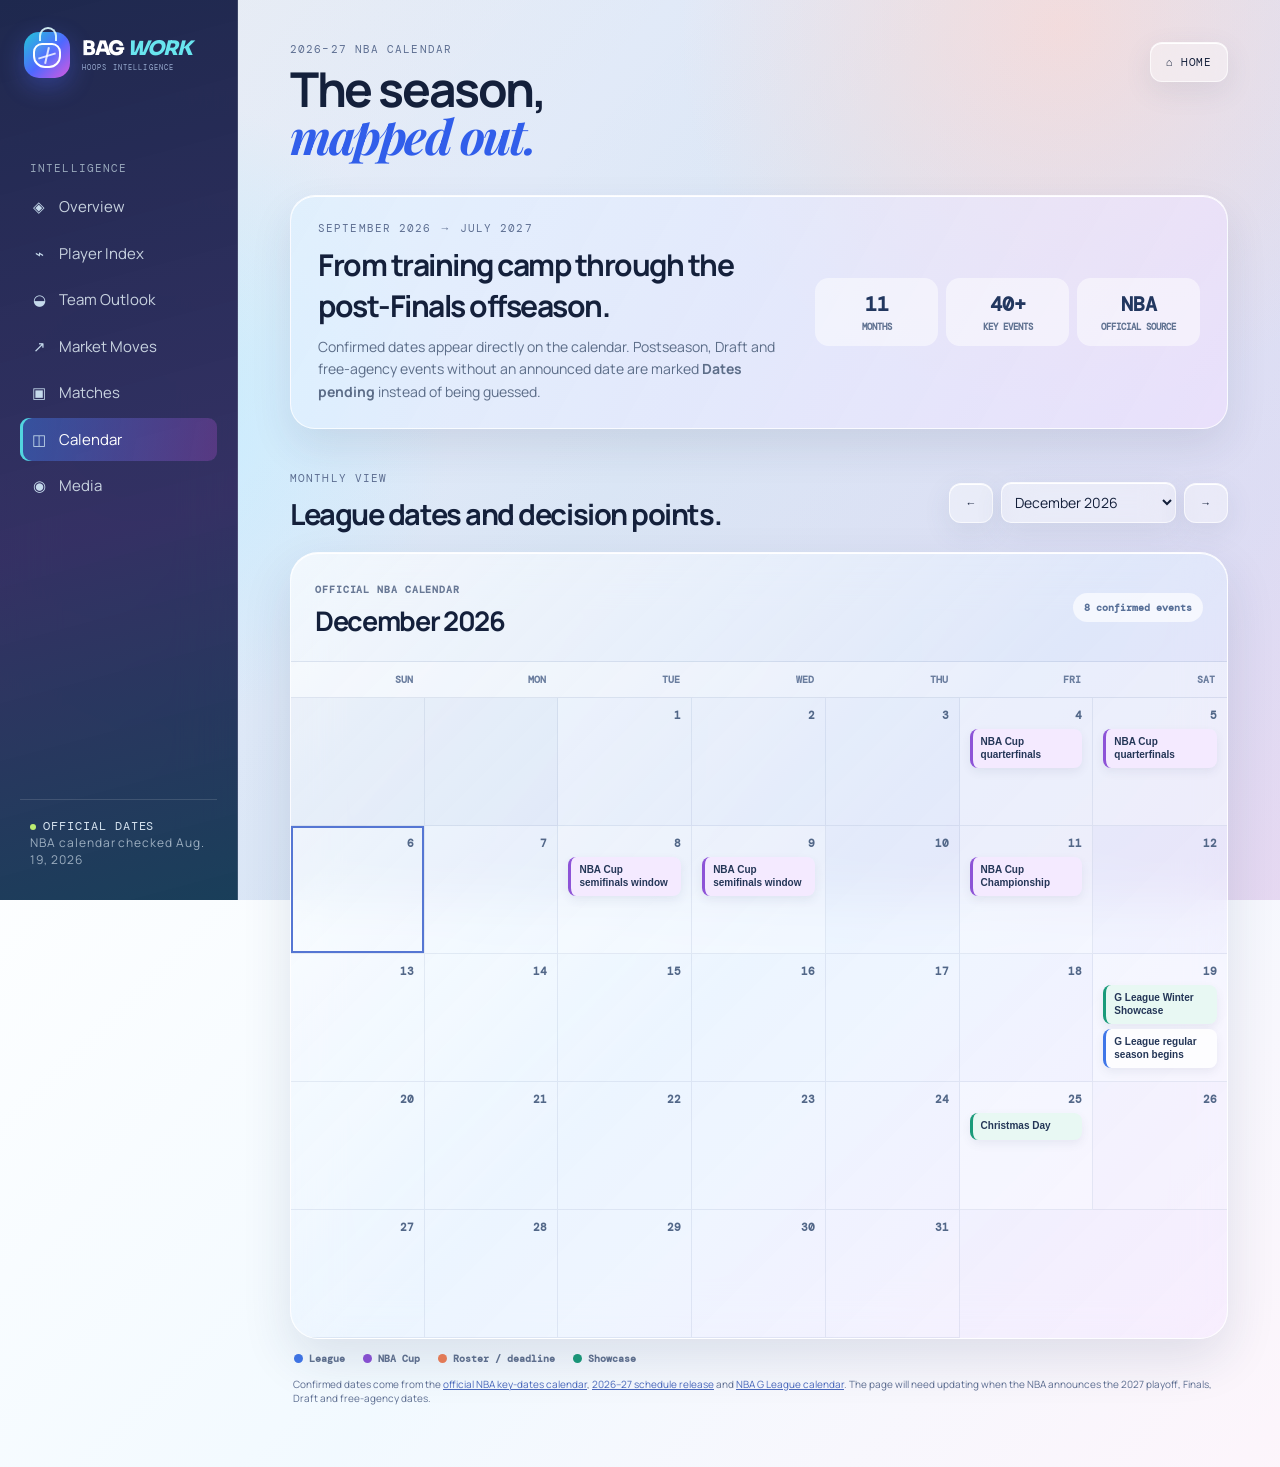
==== commit 91995835: "Fix Spurs logo and refresh BagWork branding Use the correct San Antonio Spurs logo on the overview f" ====
--- a/calendar.html
+++ b/calendar.html
@@ -3,14 +3,15 @@
 <head>
   <meta charset="UTF-8">
   <meta name="viewport" content="width=device-width,initial-scale=1.0">
+  <script src="analytics.js"></script>
   <title>BagWork — NBA Calendar</title>
-  <link rel="stylesheet" href="styles.css?v=5">
+  <link rel="stylesheet" href="styles.css?v=7">
   <link rel="stylesheet" href="market.css?v=5">
 </head>
 <body>
   <div class="app-shell">
     <aside class="sidebar">
-      <a class="brand" href="index.html"><span class="brand-mark">B</span><span>BAG<br><b>WORK</b></span></a>
+      <a class="brand" href="index.html" aria-label="BagWork home"><span class="brand-mark" aria-hidden="true"><i></i></span><span class="brand-type"><strong class="brand-name">BAG<span>WORK</span></strong><small class="brand-tag">HOOPS INTELLIGENCE</small></span></a>
       <nav>
         <p class="nav-label">INTELLIGENCE</p>
         <a class="nav-link" href="index.html"><span>◈</span>Overview</a>
--- a/styles.css
+++ b/styles.css
@@ -1,7 +1,9 @@
-@import url('https://fonts.googleapis.com/css2?family=DM+Mono&family=Manrope:wght@400;500;600;700;800&family=Playfair+Display:ital,wght@0,700;1,700&display=swap');
+@import url('https://fonts.googleapis.com/css2?family=DM+Mono&family=Manrope:wght@400;500;600;700;800&family=Playfair+Display:ital,wght@0,700;1,700&family=Sora:wght@600;700;800&display=swap');
+.brand{gap:12px!important;margin-left:4px!important}.brand-mark{position:relative!important;width:46px!important;height:46px!important;min-width:46px!important;border:1px solid #ffffff5c!important;border-radius:15px!important;background:linear-gradient(145deg,#21d3dd 0%,#3b67ff 48%,#b64de2 100%)!important;box-shadow:0 13px 30px #315be56b,inset 0 1px #ffffff9c!important;overflow:visible!important}.brand-mark:before{content:"";position:absolute;left:15px;top:-5px;width:14px;height:12px;border:2px solid #dffcff;border-bottom:0;border-radius:9px 9px 0 0;opacity:.9}.brand-mark i{position:relative;display:block;width:28px;height:25px;border:2px solid #fff;border-radius:9px 9px 12px 12px;box-shadow:inset 0 0 14px #ffffff24}.brand-mark i:before{content:"";position:absolute;left:50%;top:2px;bottom:2px;border-left:2px solid #ffffffc9;transform:translateX(-50%) rotate(13deg)}.brand-mark i:after{content:"";position:absolute;left:3px;right:3px;top:50%;border-top:2px solid #ffffffc9;transform:rotate(-17deg)}.brand-type{display:flex;min-width:0;flex-direction:column;gap:5px}.brand-name{font:800 20px/1 'Sora',Manrope,sans-serif;letter-spacing:-.07em;white-space:nowrap}.brand-name>span{margin-left:3px;color:#69e5ef;font-style:italic}.brand-tag{color:#9baed2;font:7px/1 'DM Mono';letter-spacing:.16em;white-space:nowrap}.team-logo{overflow:hidden;border:1px solid #ffffffa6;background:linear-gradient(145deg,#ffffffd9,#e8f0ffb8)!important}.team-logo img{display:block;width:82%;height:82%;object-fit:contain}.team-logo>span:not([hidden]){display:grid;width:100%;height:100%;place-items:center;color:#315087;font:700 11px 'DM Mono'}@media(max-width:900px){.brand{width:max-content}.brand-mark{width:40px!important;height:40px!important;min-width:40px!important;border-radius:13px!important}.brand-mark:before{left:13px;top:-4px;width:12px;height:10px}.brand-mark i{width:24px;height:21px}.brand-name{font-size:18px}.brand-tag{font-size:6px}}
 .team-themed{background:radial-gradient(circle at 88% 4%,color-mix(in srgb,var(--team-secondary) 40%,white),transparent 35%),radial-gradient(circle at 8% 78%,color-mix(in srgb,var(--team-primary) 26%,white),transparent 33%),linear-gradient(135deg,color-mix(in srgb,var(--team-primary) 12%,#edf5ff),color-mix(in srgb,var(--team-secondary) 15%,#f7efff))!important}.team-themed .sidebar{background:linear-gradient(165deg,color-mix(in srgb,var(--team-primary) 78%,#111b3a),color-mix(in srgb,var(--team-secondary) 58%,#111b3a))!important}.team-themed .team-hero{background:linear-gradient(125deg,color-mix(in srgb,var(--team-primary) 24%,#ffffffb8),color-mix(in srgb,var(--team-secondary) 22%,#ffffffa8))!important;border-color:color-mix(in srgb,var(--team-primary) 38%,white)!important}.team-themed .roster-section{background:linear-gradient(145deg,#ffffff8c,color-mix(in srgb,var(--team-secondary) 11%,#ffffff7a))!important}.team-themed .coach-card,.team-themed .team-source{border:1px solid color-mix(in srgb,var(--team-primary) 25%,white);background:#ffffff9c!important}.team-themed .live-dot{background:color-mix(in srgb,var(--team-secondary) 70%,#dfff9b)!important}
 .player-avatar{position:relative;width:42px!important;height:42px!important;min-width:42px!important;overflow:hidden!important;border:1px solid #ffffffc7!important;background:linear-gradient(145deg,#dce9ff,#eedfff)!important;box-shadow:0 5px 14px #273b7330!important}.player-avatar img{display:block;width:100%;height:100%;object-fit:cover;object-position:top center;background:#dfe7f7}.player-avatar>span{width:100%;height:100%;place-items:center;font:700 11px 'DM Mono';color:#40598f}.player-avatar>span:not([hidden]){display:grid}.player-link{min-height:44px}.player-link:hover .player-avatar{transform:scale(1.06);box-shadow:0 7px 18px #3158b342!important}.compare-panel[hidden]{display:none!important}
 :root{font-size:17px}.nav-link{font-size:15px!important;line-height:1.3}.nav-label,.eyebrow{font-size:11px!important;letter-spacing:.1em!important}.sidebar-bottom,.sidebar-bottom small{font-size:12px!important;line-height:1.45}.hero-body>p,.hero-team div span,.hero-footer,.hero-scale,.metrics-grid p,.metrics-grid span,.conference-head span{font-size:12px!important}.hero-team h2{font-size:25px!important}.data-note b,.data-note p,.team-intro p,.team-intro small,.team-detail p,.market-card p,.calendar-intro p,.event-card b,.event-card small{font-size:14px!important;line-height:1.55!important}.outline-btn,.dark-btn,.text-button,.model-chip,.season-select,.select-wrap,.market-card button{font-size:11px!important}.search-field input,.select-wrap select,.season-select{font-size:14px!important}.rank-toolbar b{font-size:15px!important}th{font-size:10px!important}td{font-size:14px!important;line-height:1.4}.player-cell{font-size:14px!important}.panel-footer{font-size:13px!important}.game-card>span,.game-card small,.game-card i,.boxscore-grid a span,.news-meta{font-size:12px!important}.game-card b{font-size:17px!important}.game-analysis p,.boxscore-grid a,.news-card p,.source-card span{font-size:14px!important;line-height:1.5!important}.news-card h3{font-size:19px!important}.team-code{font-size:12px!important}.hex b{font-size:12px!important}.hex small,.hex em{font-size:10px!important}.profile-meta b,.profile-meta span,.coach-card b,.coach-card span,.roster-person b,.roster-person small,.team-source{font-size:13px!important}.player-stats span,.player-stats b{font-size:12px!important}.player-stats b{font-size:27px!important}@media(max-width:560px){:root{font-size:16px}.nav-link{font-size:14px!important}.game-card b{font-size:16px!important}td{font-size:13px!important}}
+.live-profile{display:inline-flex;align-items:center;min-height:40px;letter-spacing:.08em}.live-profile span{color:#2d9864;padding-left:7px}
 :root{--blue:#315eea!important;--violet:#8a45d6!important;--ink:#14203b!important;--muted:#5e6f92!important}.app-shell{background:linear-gradient(135deg,#ffcc6614,transparent 25%,#30a8ff10 65%,#d85dc410)!important}.sidebar{background:linear-gradient(165deg,rgba(17,28,67,.94),rgba(35,28,83,.9) 58%,rgba(10,49,77,.93))!important}.brand-mark{border:0!important;background:linear-gradient(135deg,#23c7d9,#4f68ff 52%,#d65adf)!important;color:#fff!important;box-shadow:0 8px 24px #4f68ff55!important}.nav-link:hover,.nav-link.active{background:linear-gradient(100deg,#3e87ff66,#c452df40)!important;box-shadow:inset 3px 0 #52d5df!important}.hero-card{background:linear-gradient(125deg,#e9faffb8,#d9e2ff9e 56%,#f8dbff9e)!important}.signal-card{background:linear-gradient(135deg,#172f73,#57288b 58%,#b13f8e)!important}.dark-btn{background:linear-gradient(135deg,#1f6bea,#6a43d7 62%,#c640a6)!important}.market-hero{background:linear-gradient(115deg,#49b9ee9e,#8872f0a1,#ef81989c)!important}.team-code:hover,.team-code.active{background:linear-gradient(135deg,#266fe7,#a344d8)!important;border-color:#5e59e7!important}.game-card:hover,.news-card:hover,.market-card:hover{border-color:#83a7ff!important;box-shadow:0 14px 28px #4358b52b,inset 0 1px #fff!important}.hex-board{grid-template-columns:repeat(3,minmax(0,1fr))!important;min-height:0!important;background:linear-gradient(135deg,#bcefff4d,#e2c8ff38)!important}.hex{min-height:116px!important;aspect-ratio:auto!important;padding:17px 15px!important;border:1px solid #ffffffa8!important;border-radius:18px!important;clip-path:none!important;background:linear-gradient(135deg,#2b7bdc,#6746bf)!important;box-shadow:0 12px 22px #3a4b9630!important;opacity:.86!important}.hex:nth-child(3n+2){background:linear-gradient(135deg,#0b9fb4,#416de1)!important}.hex:nth-child(3n){background:linear-gradient(135deg,#7546c7,#be4d9a)!important}.hex:nth-child(-n+3),.hex.selected{background:linear-gradient(135deg,#213f9b,#7b3ed3 58%,#d349aa)!important;opacity:1!important}.hex:hover{transform:translateY(-4px)!important}.hex-mini{border-radius:4px!important;clip-path:none!important;background:linear-gradient(135deg,#2c7ce3,#b849b5)!important}.player-pagination{display:flex;align-items:center;gap:5px;margin-left:auto}.player-pagination button{min-width:30px;height:30px;padding:0 8px;border:1px solid #c1cdf1;background:#ffffff8c;color:#40577f;border-radius:8px;font:10px 'DM Mono'}.player-pagination button.active{background:linear-gradient(135deg,#376ee6,#8650d5);border-color:transparent;color:#fff}.player-pagination button:disabled{opacity:.35;cursor:not-allowed}.player-pagination span{color:#7082a6;font:12px 'DM Mono'}.expand-schedule{margin-top:2px;border-color:#8767e0a8!important;background:linear-gradient(100deg,#e9f7ffb8,#f4e5ffb8)!important;color:#4b45a1!important}@media(max-width:900px){.hex-board{grid-template-columns:repeat(2,minmax(0,1fr))!important}}@media(max-width:560px){.hex-board{grid-template-columns:1fr!important}.player-pagination{width:100%;margin:12px 0 0;justify-content:center}.panel-footer{flex-wrap:wrap}.hex{min-height:92px!important}}
 .league-list{grid-template-columns:repeat(3,minmax(0,1fr));gap:9px}.league-list .game-card{grid-template-columns:1fr;gap:6px;padding:14px}.league-list .game-card small{grid-column:auto}.league-list .game-card i{display:none}.expand-schedule{width:100%;padding:14px;border:1px dashed #7188b8a1;border-radius:15px;background:#ffffff4a;color:#4260b4;font:11px 'DM Mono';letter-spacing:.07em}@media(max-width:1000px){.league-list{grid-template-columns:repeat(2,minmax(0,1fr))}}@media(max-width:560px){.league-list{grid-template-columns:1fr}}
 .league-toolbar{display:flex;justify-content:space-between;align-items:center;gap:20px;padding:18px 21px;margin-bottom:16px;border:1px solid var(--line);border-radius:20px;background:#ffffff56;box-shadow:inset 0 1px #fff}.league-toolbar b{font-size:13px}.team-picker{display:grid;grid-template-columns:1fr 1fr;gap:16px;padding:17px 20px;margin-bottom:25px;border:1px solid var(--line);border-radius:22px;background:#ffffff48}.team-column{display:grid;grid-template-columns:repeat(5,1fr);gap:8px}.team-code{position:relative;padding:10px 3px;border:1px solid #ffffffb3;border-radius:10px;background:#ffffff6b;color:#536889;font:11px 'DM Mono'}.team-code:hover,.team-code.active{background:#526dcc;color:white;border-color:#526dcc}.team-code span{position:absolute;right:4px;top:2px;color:#e7ed81;font-size:8px}.preview-clubs{display:grid;grid-template-columns:1fr 1fr;gap:13px;margin:18px 0}.preview-clubs div{display:flex;align-items:center;gap:12px;padding:14px;border-radius:15px;background:#ffffff78}.preview-clubs img{width:42px;height:42px;object-fit:contain}.preview-clubs b,.preview-clubs span{display:block}.preview-clubs b{font-size:13px}.preview-clubs span{margin-top:3px;color:var(--muted);font-size:10px}@media(max-width:700px){.league-toolbar{align-items:flex-start;flex-direction:column}.team-picker{grid-template-columns:1fr}.team-column{grid-template-columns:repeat(5,1fr)}.preview-clubs{grid-template-columns:1fr}}
@@ -12,4 +14,5 @@
 .player-cell{cursor:pointer}.player-link{padding:0;border:0;background:transparent;color:inherit;font:inherit;text-align:left}.player-cell:hover{color:#416cf3}
 .profile-page{max-width:1080px}.player-hero,.team-hero{display:grid;grid-template-columns:300px 1fr;gap:32px;align-items:center;padding:27px;border:1px solid var(--line);border-radius:30px;background:linear-gradient(125deg,#ffffff75,#dce8ff66);box-shadow:0 18px 45px #33466e1a, inset 0 1px #fff;backdrop-filter:blur(20px)}.player-photo{height:310px;overflow:hidden;border-radius:22px;background:linear-gradient(145deg,#5269bd,#9271d5);display:flex;align-items:end;justify-content:center}.player-photo img{display:block;width:100%;height:100%;object-fit:cover;object-position:top}.player-photo span{padding:18px;color:#fff;font-size:38px;font-weight:800}.player-hero h2,.team-hero h2{font-size:38px}.bio{max-width:600px;color:#566986;font-size:15px;line-height:1.6}.state-pill{display:inline-block;margin:11px 0;padding:7px 10px;border-radius:12px;background:#dcf5dc;color:#357642;font:10px 'DM Mono';letter-spacing:.04em}.profile-meta{display:flex;gap:20px;margin:15px 0}.profile-meta span,.coach-card span{display:block;color:var(--muted);font:9px 'DM Mono';letter-spacing:.07em}.profile-meta b,.coach-card b{display:block;margin-top:3px;font-size:12px;color:var(--ink)}.social-link{display:inline-block;margin-top:6px;color:#405eae;font:10px 'DM Mono';letter-spacing:.08em;text-decoration:none}.stat-title{margin:47px 0 17px}.stat-title h2{font-size:29px}.player-stats{display:grid;grid-template-columns:repeat(4,1fr);gap:12px}.player-stats article{padding:18px;border:1px solid var(--line);border-radius:18px;background:#ffffff57;box-shadow:inset 0 1px #fff}.player-stats span{display:block;color:var(--muted);font:9px 'DM Mono';letter-spacing:.08em}.player-stats b{display:block;margin-top:7px;font-size:25px;letter-spacing:-.06em}.form-panel{display:flex;justify-content:space-between;align-items:center;gap:30px;margin-top:18px;padding:24px 28px;border-radius:24px;background:linear-gradient(115deg,#d3ecffad,#e5dbffb3);border:1px solid var(--line)}.form-panel h2{font-size:22px}.form-panel p{max-width:580px;color:#546887;font-size:12px;line-height:1.55}.form-bars{display:flex;gap:7px;align-items:flex-end;height:80px}.form-bars i{display:block;width:14px;border-radius:8px 8px 2px 2px;background:linear-gradient(#7c9eff,#5267c8)}.form-bars i:nth-child(1){height:32%}.form-bars i:nth-child(2){height:54%}.form-bars i:nth-child(3){height:47%}.form-bars i:nth-child(4){height:76%}.form-bars i:nth-child(5){height:100%}.team-hero img{width:250px;max-height:230px;object-fit:contain;justify-self:center;filter:drop-shadow(0 16px 20px #33466e42)}.coach-card{display:inline-block;margin-top:10px;padding:12px 16px;border-radius:12px;background:#ffffff83}.roster-grid{display:grid;grid-template-columns:1fr 1fr;gap:18px;margin-top:19px}.roster-section{padding:23px;border:1px solid var(--line);border-radius:25px;background:#ffffff57;box-shadow:inset 0 1px #fff}.roster-section h2{margin-bottom:16px;font-size:24px}.roster-person{display:flex;align-items:center;gap:10px;padding:11px 0;border-top:1px solid #8498bc2b;color:var(--ink);text-decoration:none}.roster-person>span{display:grid;place-items:center;width:32px;height:32px;border-radius:50%;background:linear-gradient(135deg,#d8e6ff,#eadcff);color:#4260ab;font:10px 'DM Mono'}.roster-person div{flex:1}.roster-person b,.roster-person small{display:block}.roster-person b{font-size:12px}.roster-person small{margin-top:2px;color:var(--muted);font-size:10px}.roster-person i{color:#5a71b9;font-style:normal}.roster-person:hover b{color:#416cf3}.team-source{margin-top:18px;padding:15px;border-radius:15px;background:#ffffff52;color:#5d6e8c;font-size:11px}@media(max-width:700px){.player-hero,.team-hero{grid-template-columns:1fr}.player-photo{height:270px}.team-hero img{width:180px}.player-stats{grid-template-columns:repeat(2,1fr)}.form-panel{display:block}.form-bars{margin-top:22px}.roster-grid{grid-template-columns:1fr}.profile-meta{flex-wrap:wrap}}
 .home-link{display:inline-block;margin-bottom:18px;color:#415eaa;text-decoration:none;font:10px 'DM Mono';letter-spacing:.08em}.home-link:hover{color:#253e8c}.ability-chart{position:relative;width:100%;max-width:270px;margin:20px auto 16px}.ability-chart svg{display:block;width:100%;height:auto}.ability-labels span{position:absolute;color:#5e7196;font:8px 'DM Mono';letter-spacing:.03em}.ability-labels b{display:block;color:#2d477f;font-size:10px}.ability-l0{top:0;left:50%;transform:translateX(-50%)}.ability-l1{top:24%;right:-1%}.ability-l2{bottom:15%;right:-1%}.ability-l3{bottom:0;left:50%;transform:translateX(-50%)}.ability-l4{bottom:15%;left:0}.ability-l5{top:24%;left:0}
+.salary-analysis{margin-top:19px;padding:27px;border:1px solid var(--line);border-radius:28px;background:linear-gradient(145deg,#ffffff91,#f1f5ff68);box-shadow:0 18px 45px #33466e1a,inset 0 1px #fff;backdrop-filter:blur(22px)}.salary-head{display:flex;align-items:flex-start;justify-content:space-between;gap:24px}.salary-head h2{font-size:30px}.salary-head p:not(.eyebrow){max-width:650px;margin:8px 0 0;color:var(--muted);font-size:14px;line-height:1.55}.salary-market-link{flex:0 0 auto;padding:12px 15px;border:1px solid color-mix(in srgb,var(--team-primary,#315eea) 25%,white);border-radius:13px;background:linear-gradient(120deg,color-mix(in srgb,var(--team-primary,#315eea) 15%,white),color-mix(in srgb,var(--team-secondary,#8a45d6) 14%,white));color:var(--ink);font:700 10px 'DM Mono';letter-spacing:.06em;text-decoration:none}.salary-market-link:hover{transform:translateY(-2px);box-shadow:0 10px 24px #354b7d1f}.salary-summary{display:grid;grid-template-columns:repeat(4,1fr);gap:10px;margin:23px 0}.salary-summary article{min-height:105px;padding:16px;border:1px solid #ffffffa6;border-radius:18px;background:#ffffff69}.salary-summary article:first-child{background:linear-gradient(135deg,color-mix(in srgb,var(--team-primary,#315eea) 80%,#162140),color-mix(in srgb,var(--team-secondary,#8a45d6) 70%,#162140));color:#fff}.salary-summary span,.salary-summary small{display:block;font:9px 'DM Mono';letter-spacing:.07em}.salary-summary span{color:var(--muted)}.salary-summary article:first-child span,.salary-summary article:first-child small{color:#ffffffbd}.salary-summary b{display:block;margin-top:10px;font-size:21px;letter-spacing:-.04em}.salary-summary small{margin-top:5px}.salary-over{color:#c13e61}.salary-under{color:#23805d}.salary-summary article:first-child b{color:#fff}.cap-ladder{padding:30px 10px 18px}.cap-track{position:relative;height:15px;border:1px solid #ffffffc2;border-radius:999px;background:#cbd7eb6b;box-shadow:inset 0 2px 5px #50617f1e}.payroll-fill{display:block;height:100%;border-radius:999px;background:linear-gradient(90deg,var(--team-primary,#315eea),var(--team-secondary,#8a45d6));box-shadow:0 3px 12px color-mix(in srgb,var(--team-primary,#315eea) 34%,transparent)}.cap-mark{position:absolute;top:-9px;width:2px;height:32px;background:#657899}.cap-mark em{position:absolute;top:36px;left:50%;transform:translateX(-50%);color:#647593;font:8px 'DM Mono';font-style:normal}.cap-mark.tax-line{background:#d3943f}.cap-mark.apron-one{background:#df6d5d}.cap-mark.apron-two{background:#b64076}.cap-track>strong{position:absolute;top:-28px;transform:translateX(-50%);padding:4px 7px;border-radius:7px;background:#17243f;color:#fff;font:9px 'DM Mono';white-space:nowrap}.salary-table-head{display:flex;align-items:end;justify-content:space-between;margin:28px 0 12px}.salary-table-head h3{font-size:23px}.salary-table-head>span{color:var(--muted);font:10px 'DM Mono'}.salary-players{display:grid;grid-template-columns:1fr 1fr;column-gap:20px;border-top:1px solid #7b8dac24}.salary-player{display:grid;grid-template-columns:32px 1fr auto;align-items:center;gap:11px;min-height:72px;padding:11px 3px;border-bottom:1px solid #7b8dac24;color:var(--ink);text-decoration:none}.salary-player:hover{padding-left:7px;background:#ffffff52}.salary-rank{color:#6d7e9c;font:10px 'DM Mono'}.salary-player-main b,.salary-player-main small,.salary-player-value b,.salary-player-value small{display:block}.salary-player-main b{font-size:13px}.salary-player-main small,.salary-player-value small{margin-top:3px;color:var(--muted);font-size:10px}.salary-player-main i{display:block;width:100%;height:4px;margin-top:8px;overflow:hidden;border-radius:5px;background:#b8c5dc55}.salary-player-main i span{display:block;height:100%;border-radius:5px;background:linear-gradient(90deg,var(--team-primary,#315eea),var(--team-secondary,#8a45d6))}.salary-player-value{text-align:right}.salary-player-value b{font-size:14px}.salary-source{display:flex;gap:10px;align-items:flex-start;margin-top:20px;padding:14px 16px;border:1px solid #ffffffa8;border-radius:15px;background:#ffffff5c}.salary-source .live-dot{flex:0 0 auto;margin-top:6px}.salary-source p{margin:0;color:var(--muted);font-size:11px;line-height:1.55}.salary-source a{color:#3f60ae}.salary-empty{margin:0;color:var(--muted)}.team-themed .salary-analysis{border-color:color-mix(in srgb,var(--team-primary) 26%,white);background:linear-gradient(145deg,#ffffff96,color-mix(in srgb,var(--team-secondary) 9%,#ffffff7a))}@media(max-width:850px){.salary-summary{grid-template-columns:repeat(2,1fr)}.salary-players{grid-template-columns:1fr}}@media(max-width:620px){.salary-analysis{padding:20px}.salary-head{display:block}.salary-market-link{display:block;margin-top:17px;text-align:center}.salary-summary{grid-template-columns:1fr}.cap-ladder{padding-left:4px;padding-right:4px}.cap-mark em{font-size:7px}.salary-player{grid-template-columns:26px 1fr auto}.salary-player-main b{font-size:12px}.salary-player-value b{font-size:12px}}
 :root{--ink:#17233f;--muted:#687895;--line:rgba(255,255,255,.62);--glass:rgba(255,255,255,.36);--blue:#416cf3;--violet:#8869dc}*{box-sizing:border-box}html{scroll-behavior:smooth}body{margin:0;background:radial-gradient(circle at 83% 3%,#f7dddc,transparent 28%),radial-gradient(circle at 10% 46%,#c4edff,transparent 26%),linear-gradient(125deg,#e8f0ff,#dee7f5 50%,#edddf2);background-attachment:fixed;color:var(--ink);font-family:Manrope,Arial}.app-shell{min-height:100vh;padding-left:238px}.sidebar{position:fixed;inset:0 auto 0 0;width:238px;padding:32px 20px;display:flex;flex-direction:column;background:rgba(19,31,57,.82);color:#eef4fd;border-right:1px solid #ffffff21;backdrop-filter:blur(26px);z-index:5}.brand{display:flex;align-items:center;gap:10px;margin:0 8px 58px;color:white;text-decoration:none;font-size:13px;font-weight:800;letter-spacing:.1em;line-height:.95}.brand b{font-size:19px}.brand-mark{display:grid;place-items:center;width:31px;height:31px;border:2px solid #d4efff;border-radius:50%;font:20px Georgia;color:#d4efff}.nav-label{margin:25px 10px 10px;color:#98a8bb;font:10px 'DM Mono';letter-spacing:.12em}.nav-link{display:flex;gap:12px;align-items:center;margin:3px 0;padding:12px 11px;border-radius:9px;color:#c8d3e0;text-decoration:none;font-size:13px}.nav-link:hover,.nav-link.active{background:linear-gradient(110deg,#ffffff39,#ffffff13);color:#fff}.nav-link span{width:16px;text-align:center;color:#c5daec}.sidebar-bottom{margin-top:auto;padding:18px 10px 0;border-top:1px solid #ffffff22;color:#d8e5f1;font:10px 'DM Mono';letter-spacing:.08em}.sidebar-bottom small{font:11px Manrope;color:#9caec0}.live-dot{display:inline-block;width:6px;height:6px;margin-right:7px;border-radius:50%;background:#bbed71}main{max-width:1570px;margin:auto;padding:42px 52px 50px}header{display:flex;justify-content:space-between;align-items:flex-start;margin-bottom:35px}.eyebrow{margin:0 0 9px;color:var(--muted);font:10px 'DM Mono';letter-spacing:.12em}h1,h2,h3{margin:0;letter-spacing:-.05em}h1{font-size:48px;line-height:.98}h1 em,h2 em{font-family:'Playfair Display';color:var(--blue)}button,a{transition:.2s ease}button{cursor:pointer}button:hover{transform:translateY(-2px)}.header-actions{display:flex;gap:10px}.icon-btn,.profile,.outline-btn,.season-select{border:1px solid #ffffffa8;background:#ffffff61;color:var(--ink);box-shadow:0 9px 28px #42547a1a,inset 0 1px #fff;backdrop-filter:blur(16px)}.icon-btn{width:40px;height:40px;border-radius:50%;font-size:19px}.profile{padding:0 13px;border-radius:20px;font:600 12px Manrope}.profile span{color:var(--muted);padding-left:8px}.hero-grid{display:grid;grid-template-columns:2fr 1fr;gap:17px}.hero-card,.signal-card,.metrics-grid,.rankings-panel,.calendar-glass,.conference-preview article,.data-note,.glass-row,.team-intro,.team-detail,.market-hero,.market-card{border:1px solid var(--line);box-shadow:0 18px 45px #33466e1a,inset 0 1px #fff;backdrop-filter:blur(20px)}.hero-card{min-height:294px;padding:25px 27px;display:flex;flex-direction:column;position:relative;overflow:hidden;border-radius:28px;background:linear-gradient(125deg,#efffff8f,#cee3ff73)}.hero-card:after{content:"";position:absolute;right:-75px;top:-130px;width:270px;height:270px;border-radius:50%;background:radial-gradient(circle,#fff,transparent 68%)}.hero-card>*{z-index:1}.hero-top,.hero-footer{display:flex;justify-content:space-between;align-items:center}.model-chip{padding:7px 9px;border:1px solid #ffffff80;border-radius:18px;background:#254b8abe;color:#fff;font:9px 'DM Mono'}.hero-body{margin:auto 0}.hero-body>p{margin:0 0 12px;color:#536b91;font-size:12px}.hero-team{display:flex;align-items:center;gap:11px}.team-logo{display:grid;place-items:center;width:44px;height:44px;border-radius:50%;background:linear-gradient(135deg,#356fd2,#583fa8);color:#fff;font-size:24px;font-weight:bold;box-shadow:0 8px 18px #38498c42}.hero-team h2{font-size:23px}.hero-team div span{font-size:11px;color:#586f94}.hero-team strong{margin-left:auto;font-size:42px;letter-spacing:-.07em}.hero-team small{font-size:17px}.probability{height:9px;margin-top:23px;border-radius:10px;overflow:hidden;background:#668dcc33}.prob-fill{height:100%;width:74%;border-radius:10px;background:linear-gradient(90deg,#3d83ff,#9c70eb)}.hero-scale{display:flex;justify-content:space-between;margin-top:6px;color:#60769a;font:9px 'DM Mono'}.hero-footer{margin-top:19px;padding-top:15px;border-top:1px solid #6680a638;color:#536b91;font-size:10px}.text-button{color:var(--ink);text-decoration:none;font:700 10px 'DM Mono';letter-spacing:.08em}.signal-card{display:flex;flex-direction:column;padding:25px 27px;border-radius:28px;background:linear-gradient(135deg,#254073d9,#38295fd2);color:white}.signal-title{display:flex;gap:10px;align-items:center}.signal-title .spark,.signal-card a{color:#cbeaff}.signal-title small,.signal-title b{display:block}.signal-title small{font:9px 'DM Mono';letter-spacing:.1em;color:#b8c8df}.signal-title b{font-size:11px}.signal-card>p{margin:auto 0 20px;font-size:20px;line-height:1.35}.signal-card a{font:10px 'DM Mono';text-decoration:none}.metrics-grid{display:grid;grid-template-columns:repeat(4,1fr);margin:17px 0 74px;border-radius:24px;overflow:hidden;background:var(--glass)}.metrics-grid article{position:relative;padding:20px 23px;border-right:1px solid #ffffff8c}.metrics-grid article:last-child{border:0}.metrics-grid p{margin:0 0 12px;color:var(--muted);font:9px 'DM Mono';letter-spacing:.09em}.metrics-grid strong{font-size:27px;letter-spacing:-.05em}.metrics-grid span{margin-left:4px;color:var(--muted);font:9px 'DM Mono'}.section-heading{display:flex;align-items:flex-end;justify-content:space-between;margin-bottom:18px}.section-heading h2{font-size:29px}.outline-btn{padding:12px 15px;border-radius:12px;font:10px 'DM Mono';letter-spacing:.07em;text-decoration:none}.conference-preview{display:grid;grid-template-columns:1fr 1fr;gap:18px}.conference-preview article{padding:20px;border-radius:24px;background:var(--glass)}.conference-head{display:flex;justify-content:space-between;padding-bottom:12px;border-bottom:1px solid #7185a32d}.conference-head b{font-size:14px}.conference-head span{color:var(--muted);font:9px 'DM Mono'}.conference-preview ol{margin:12px 0 0;padding:0;list-style:none;counter-reset:r}.conference-preview li{display:flex;gap:10px;align-items:center;padding:9px 0;border-bottom:1px solid #7185a321;font-size:13px;font-weight:700;counter-increment:r}.conference-preview li:before{content:counter(r,decimal-leading-zero);color:#6880aa;font:10px 'DM Mono'}.conference-preview li span{margin-left:auto;color:#6079aa;font:10px 'DM Mono'}.data-note{display:flex;gap:13px;align-items:center;margin-top:18px;padding:18px 20px;border-radius:22px;background:var(--glass)}.data-note>div{flex:1}.data-note b{font-size:12px}.data-note p{margin:3px 0 0;color:var(--muted);font-size:11px}.dark-btn{border:0;border-radius:12px;padding:13px 15px;background:linear-gradient(135deg,#2d458e,#483587);color:#fff;box-shadow:0 8px 18px #222c6838;font:10px 'DM Mono';letter-spacing:.07em}.glass-row{display:flex;gap:12px;align-items:center;margin-bottom:20px;padding:13px;border-radius:20px;background:var(--glass)}.search-field{flex:1;padding:10px 12px;border:1px solid #ffffffa8;border-radius:12px;background:#ffffff75}.search-field input{width:90%;margin-left:6px;border:0;outline:0;background:transparent;color:var(--ink);font:13px Manrope}.select-wrap{color:var(--muted);font:9px 'DM Mono';letter-spacing:.07em}.select-wrap select,.season-select{display:block;margin-top:4px;min-width:140px;padding:9px;border-radius:10px;font:12px Manrope}.rankings-panel{overflow:hidden;border-radius:25px;background:var(--glass)}.rank-toolbar{display:flex;align-items:center;justify-content:space-between;padding:17px 20px;border-bottom:1px solid #ffffff8c}.table-wrap{overflow:auto}table{width:100%;min-width:780px;border-collapse:collapse}th{text-align:left;padding:14px 20px;background:#ffffff38;color:var(--muted);font:9px 'DM Mono';letter-spacing:.08em}td{padding:14px 20px;border-top:1px solid #ffffff8c;font-size:12px}.player-cell{display:flex;gap:11px;align-items:center;font-weight:700}.avatar{display:grid;place-items:center;width:29px;height:29px;border-radius:50%;background:linear-gradient(135deg,#dde9ff,#f5e6ff);font:700 10px 'DM Mono'}.impact{font-weight:800}.impact sup{color:#2d9864;font-size:9px}.form{display:flex;gap:3px}.form i{width:4px;height:15px;background:#cdd8ea}.form i.on{background:linear-gradient(#729dff,#4f65c9)}.panel-footer{display:flex;justify-content:space-between;padding:17px 20px;color:var(--muted);font-size:11px}.panel-footer button{border:0;background:none;color:var(--ink);font:700 10px 'DM Mono'}.team-intro{display:flex;justify-content:space-between;align-items:center;margin-bottom:22px;padding:18px 20px;border-radius:22px;background:var(--glass)}.team-intro p{max-width:580px;margin:0;font-size:13px}.team-intro small{display:block;margin-top:7px;color:var(--muted)}.conference-switch{display:flex;gap:4px;padding:5px;border-radius:12px;background:#ffffff4b}.tab{padding:9px 14px;border:0;border-radius:8px;background:transparent;color:var(--muted);font:10px 'DM Mono';letter-spacing:.07em}.tab.active{background:#fff;color:var(--ink);box-shadow:0 4px 12px #33466e1c}.team-layout{display:grid;grid-template-columns:1.55fr .8fr;gap:18px}.hex-board{display:grid;grid-template-columns:repeat(5,1fr);gap:14px;align-content:start;min-height:510px;padding:25px;border:1px solid var(--line);border-radius:28px;background:#ffffff28}.hex{aspect-ratio:1;display:flex;flex-direction:column;align-items:center;justify-content:center;padding:12px 5px;border:0;color:#fff;background:linear-gradient(145deg,#5268b8,#7a58b6);clip-path:polygon(25% 6.7%,75% 6.7%,100% 50%,75% 93.3%,25% 93.3%,0 50%);opacity:.75;text-align:center}.hex:nth-child(-n+3),.hex.selected{opacity:1;background:linear-gradient(145deg,#253c86,#64449d)}.hex b{margin:4px 0;font-size:10px;line-height:1.1}.hex small,.hex em{font:9px 'DM Mono';font-style:normal;opacity:.8}.hex:hover{opacity:1;transform:scale(1.07)}.team-detail{min-height:330px;padding:25px;border-radius:24px;background:var(--glass)}.team-detail h2{font-size:26px}.team-detail p{color:#60708b;font-size:13px;line-height:1.6}.detail-kpis{display:grid;grid-template-columns:1fr 1fr;gap:10px;margin:20px 0}.detail-kpis div{padding:10px;border-radius:12px;background:#ffffff70}.detail-kpis span{display:block;color:var(--muted);font:9px 'DM Mono'}.detail-kpis b{font-size:15px}.detail-move{padding:12px;border-radius:13px;background:#dae7ff99;color:#344e8b;font-size:12px}.model-key{margin:15px 0;color:var(--muted);font-size:10px}.hex-mini{display:inline-block;width:15px;height:15px;background:#5268b8;clip-path:polygon(25% 6.7%,75% 6.7%,100% 50%,75% 93.3%,25% 93.3%,0 50%);vertical-align:middle}.market-hero{margin-bottom:52px;padding:35px;border-radius:28px;background:linear-gradient(115deg,#769fff9c,#ba96ff73,#ffbba580)}.market-hero h2{margin:0 0 20px;font-size:34px}.market-grid{display:grid;grid-template-columns:repeat(3,1fr);gap:16px}.market-card{padding:20px;border-radius:22px;background:var(--glass)}.market-card .market-type{color:#566cad;font:9px 'DM Mono';letter-spacing:.07em}.market-card h3{margin:12px 0 6px;font-size:18px}.market-card p{color:#60708b;font-size:12px;line-height:1.55}.market-card button{padding:0;border:0;background:none;color:#425fba;font:10px 'DM Mono';letter-spacing:.08em}.market-card.hidden{display:none}.calendar-section{margin-top:75px}.calendar-glass{display:grid;grid-template-columns:190px 1fr;gap:20px;overflow:hidden;padding:20px;border-radius:26px;background:var(--glass)}.calendar-intro{padding:14px;border-right:1px solid #8096bb40}.calendar-intro p{margin:14px 0;font-size:14px;line-height:1.55}.calendar-intro strong{font-size:25px}.calendar-intro small{color:var(--muted);font:9px 'DM Mono'}.calendar-orb{font-size:32px;color:#6d81e9}.event-track{display:flex;gap:11px;overflow:auto;padding:5px}.event-card{flex:0 0 178px;min-height:156px;padding:15px;border:1px solid #ffffffbf;border-radius:18px;background:#ffffff60}.event-date{color:#5476ad;font:10px 'DM Mono'}.event-type{display:inline-block;margin:14px 0 8px;padding:4px 6px;border-radius:6px;background:#e2efff;color:#416cb1;font:9px 'DM Mono'}.event-type.return{background:#e5d9ff;color:#6e52af}.event-card b{display:block;font-size:13px;line-height:1.35}.event-card small{display:block;margin-top:7px;color:#71809a;font-size:10px}.calendar-source{margin:12px 3px;color:var(--muted);font-size:10px}.calendar-source a{color:#4969bd}.modal-backdrop{position:fixed;inset:0;display:none;place-items:center;background:#141e3d66;backdrop-filter:blur(12px);z-index:10}.modal-backdrop.show{display:grid}.modal{position:relative;width:min(430px,90vw);padding:32px;border:1px solid #fff;border-radius:28px;background:#f1f5ffed;box-shadow:0 25px 70px #13204b45}.modal h2{font-size:30px}.modal-close{position:absolute;right:18px;top:14px;border:0;background:none;font-size:25px}.modal label{display:block;margin:15px 0;font:10px 'DM Mono'}.modal select{display:block;width:100%;margin-top:8px;padding:12px;border:1px solid #d7dff0;border-radius:10px;background:#fff;font:13px Manrope}.modal .dark-btn{width:100%;margin-top:8px}#simResult{margin-top:18px;color:#315224;font-size:13px}@media(max-width:900px){.app-shell{padding-left:0}.sidebar{position:relative;width:100%;height:auto;padding:18px;display:block}.brand{margin:0 0 15px}.sidebar nav{display:flex;gap:5px;overflow:auto}.nav-label,.sidebar-bottom{display:none}.nav-link{white-space:nowrap;padding:8px}.nav-link span{display:none}main{padding:30px 20px}.hero-grid,.conference-preview,.team-layout,.market-grid{grid-template-columns:1fr}.metrics-grid{grid-template-columns:repeat(2,1fr);margin-bottom:45px}.calendar-glass{grid-template-columns:1fr}.calendar-intro{border:0;border-bottom:1px solid #8096bb40}.hex-board{min-height:0}.data-note{align-items:flex-start}}@media(max-width:560px){h1{font-size:38px}.header-actions{display:none}.metrics-grid article{padding:15px}.metrics-grid strong{font-size:21px}.metrics-grid span{display:block;margin:3px 0}.hero-card{padding:18px}.hero-team h2{font-size:18px}.glass-row{display:grid;grid-template-columns:1fr 1fr}.search-field{grid-column:1/-1}.select-wrap select{width:100%;min-width:0}.data-note{flex-wrap:wrap}.data-note .dark-btn{width:100%}.team-intro{display:block}.conference-switch{width:max-content;margin-top:13px}.hex-board{padding:14px;gap:7px}.hex b{font-size:8px}.hex small,.hex em{font-size:7px}.market-hero{padding:24px}.market-hero h2{font-size:28px}}
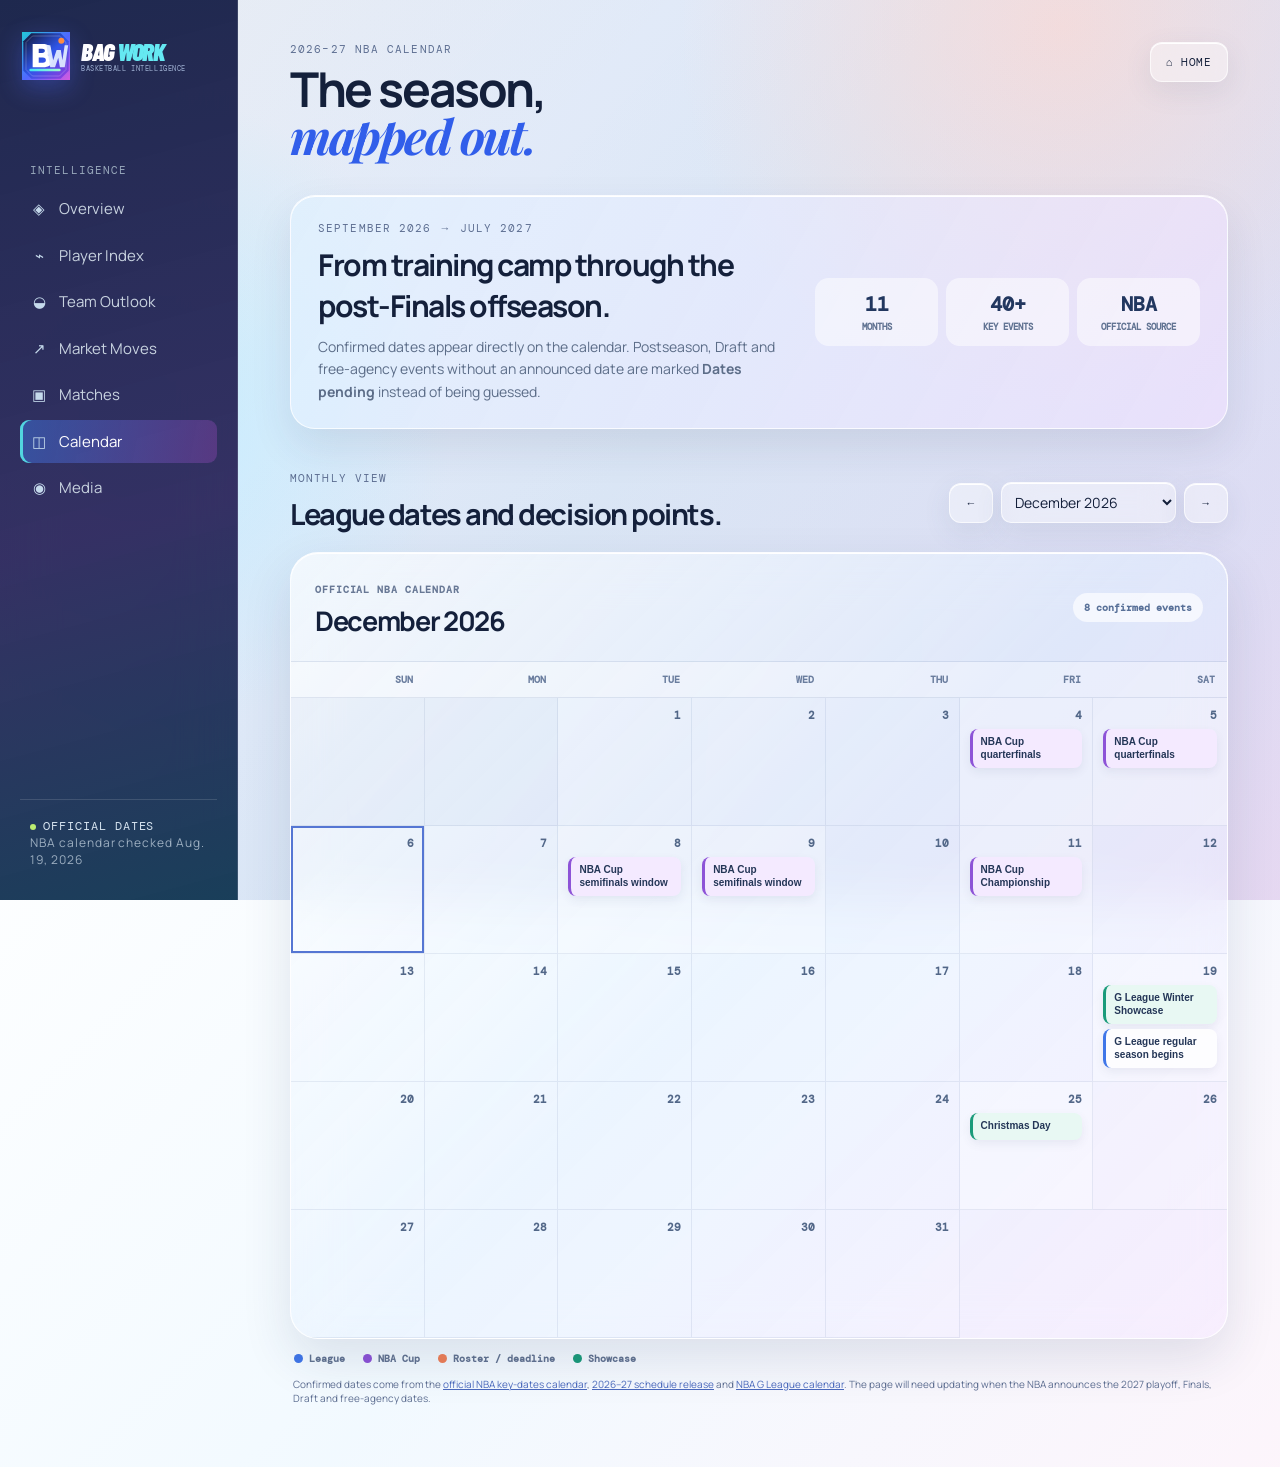
==== commit 1de30adf: "Refresh BagWork brand and verified salary ledgers Add the angular BW identity and rebuild all 30 tea" ====
--- a/calendar.html
+++ b/calendar.html
@@ -4,14 +4,14 @@
   <meta charset="UTF-8">
   <meta name="viewport" content="width=device-width,initial-scale=1.0">
   <script src="analytics.js"></script>
-  <title>BagWork — NBA Calendar</title>
-  <link rel="stylesheet" href="styles.css?v=7">
+  <title>BagWork — NBA Calendar</title><link rel="icon" href="bagwork-mark.svg" type="image/svg+xml">
+  <link rel="stylesheet" href="styles.css?v=8">
   <link rel="stylesheet" href="market.css?v=5">
 </head>
 <body>
   <div class="app-shell">
     <aside class="sidebar">
-      <a class="brand" href="index.html" aria-label="BagWork home"><span class="brand-mark" aria-hidden="true"><i></i></span><span class="brand-type"><strong class="brand-name">BAG<span>WORK</span></strong><small class="brand-tag">HOOPS INTELLIGENCE</small></span></a>
+      <a class="brand" href="index.html" aria-label="BagWork home"><span class="brand-mark" aria-hidden="true"><img src="bagwork-mark.svg" alt=""></span><span class="brand-type"><strong class="brand-name">BAG<span>WORK</span></strong><small class="brand-tag">BASKETBALL INTELLIGENCE</small></span></a>
       <nav>
         <p class="nav-label">INTELLIGENCE</p>
         <a class="nav-link" href="index.html"><span>◈</span>Overview</a>
--- a/styles.css
+++ b/styles.css
@@ -1,5 +1,5 @@
-@import url('https://fonts.googleapis.com/css2?family=DM+Mono&family=Manrope:wght@400;500;600;700;800&family=Playfair+Display:ital,wght@0,700;1,700&family=Sora:wght@600;700;800&display=swap');
-.brand{gap:12px!important;margin-left:4px!important}.brand-mark{position:relative!important;width:46px!important;height:46px!important;min-width:46px!important;border:1px solid #ffffff5c!important;border-radius:15px!important;background:linear-gradient(145deg,#21d3dd 0%,#3b67ff 48%,#b64de2 100%)!important;box-shadow:0 13px 30px #315be56b,inset 0 1px #ffffff9c!important;overflow:visible!important}.brand-mark:before{content:"";position:absolute;left:15px;top:-5px;width:14px;height:12px;border:2px solid #dffcff;border-bottom:0;border-radius:9px 9px 0 0;opacity:.9}.brand-mark i{position:relative;display:block;width:28px;height:25px;border:2px solid #fff;border-radius:9px 9px 12px 12px;box-shadow:inset 0 0 14px #ffffff24}.brand-mark i:before{content:"";position:absolute;left:50%;top:2px;bottom:2px;border-left:2px solid #ffffffc9;transform:translateX(-50%) rotate(13deg)}.brand-mark i:after{content:"";position:absolute;left:3px;right:3px;top:50%;border-top:2px solid #ffffffc9;transform:rotate(-17deg)}.brand-type{display:flex;min-width:0;flex-direction:column;gap:5px}.brand-name{font:800 20px/1 'Sora',Manrope,sans-serif;letter-spacing:-.07em;white-space:nowrap}.brand-name>span{margin-left:3px;color:#69e5ef;font-style:italic}.brand-tag{color:#9baed2;font:7px/1 'DM Mono';letter-spacing:.16em;white-space:nowrap}.team-logo{overflow:hidden;border:1px solid #ffffffa6;background:linear-gradient(145deg,#ffffffd9,#e8f0ffb8)!important}.team-logo img{display:block;width:82%;height:82%;object-fit:contain}.team-logo>span:not([hidden]){display:grid;width:100%;height:100%;place-items:center;color:#315087;font:700 11px 'DM Mono'}@media(max-width:900px){.brand{width:max-content}.brand-mark{width:40px!important;height:40px!important;min-width:40px!important;border-radius:13px!important}.brand-mark:before{left:13px;top:-4px;width:12px;height:10px}.brand-mark i{width:24px;height:21px}.brand-name{font-size:18px}.brand-tag{font-size:6px}}
+@import url('https://fonts.googleapis.com/css2?family=Barlow+Condensed:ital,wght@0,700;0,800;0,900;1,800;1,900&family=DM+Mono&family=Manrope:wght@400;500;600;700;800&family=Playfair+Display:ital,wght@0,700;1,700&display=swap');
+.brand{gap:11px!important;margin-left:2px!important}.brand-mark{position:relative!important;display:grid!important;place-items:center!important;width:48px!important;height:48px!important;min-width:48px!important;border:0!important;border-radius:0!important;background:none!important;box-shadow:0 14px 30px #2347c85c!important;overflow:visible!important;transition:transform .22s ease,filter .22s ease}.brand:hover .brand-mark{transform:translateY(-2px) rotate(-2deg);filter:saturate(1.15) brightness(1.06)}.brand-mark:before,.brand-mark:after{content:none!important}.brand-mark img{display:block;width:100%;height:100%;object-fit:contain}.brand-type{display:flex!important;min-width:0!important;flex-direction:column!important;gap:2px!important}.brand-name{font:900 italic 25px/.9 "Barlow Condensed",Impact,sans-serif!important;letter-spacing:-.045em!important;white-space:nowrap!important}.brand-name>span{margin-left:3px!important;color:#65e8f2!important;font-style:italic!important}.brand-tag{color:#9fb0d2!important;font:7px/1 "DM Mono",monospace!important;letter-spacing:.08em!important;white-space:nowrap!important}.team-logo{overflow:hidden;border:1px solid #ffffffa6;background:linear-gradient(145deg,#ffffffd9,#e8f0ffb8)!important}.team-logo img{display:block;width:82%;height:82%;object-fit:contain}.team-logo>span:not([hidden]){display:grid;width:100%;height:100%;place-items:center;color:#315087;font:700 11px "DM Mono"}@media(max-width:900px){.brand{width:max-content}.brand-mark{width:43px!important;height:43px!important;min-width:43px!important}.brand-name{font-size:23px!important}.brand-tag{font-size:6px!important}}
 .team-themed{background:radial-gradient(circle at 88% 4%,color-mix(in srgb,var(--team-secondary) 40%,white),transparent 35%),radial-gradient(circle at 8% 78%,color-mix(in srgb,var(--team-primary) 26%,white),transparent 33%),linear-gradient(135deg,color-mix(in srgb,var(--team-primary) 12%,#edf5ff),color-mix(in srgb,var(--team-secondary) 15%,#f7efff))!important}.team-themed .sidebar{background:linear-gradient(165deg,color-mix(in srgb,var(--team-primary) 78%,#111b3a),color-mix(in srgb,var(--team-secondary) 58%,#111b3a))!important}.team-themed .team-hero{background:linear-gradient(125deg,color-mix(in srgb,var(--team-primary) 24%,#ffffffb8),color-mix(in srgb,var(--team-secondary) 22%,#ffffffa8))!important;border-color:color-mix(in srgb,var(--team-primary) 38%,white)!important}.team-themed .roster-section{background:linear-gradient(145deg,#ffffff8c,color-mix(in srgb,var(--team-secondary) 11%,#ffffff7a))!important}.team-themed .coach-card,.team-themed .team-source{border:1px solid color-mix(in srgb,var(--team-primary) 25%,white);background:#ffffff9c!important}.team-themed .live-dot{background:color-mix(in srgb,var(--team-secondary) 70%,#dfff9b)!important}
 .player-avatar{position:relative;width:42px!important;height:42px!important;min-width:42px!important;overflow:hidden!important;border:1px solid #ffffffc7!important;background:linear-gradient(145deg,#dce9ff,#eedfff)!important;box-shadow:0 5px 14px #273b7330!important}.player-avatar img{display:block;width:100%;height:100%;object-fit:cover;object-position:top center;background:#dfe7f7}.player-avatar>span{width:100%;height:100%;place-items:center;font:700 11px 'DM Mono';color:#40598f}.player-avatar>span:not([hidden]){display:grid}.player-link{min-height:44px}.player-link:hover .player-avatar{transform:scale(1.06);box-shadow:0 7px 18px #3158b342!important}.compare-panel[hidden]{display:none!important}
 :root{font-size:17px}.nav-link{font-size:15px!important;line-height:1.3}.nav-label,.eyebrow{font-size:11px!important;letter-spacing:.1em!important}.sidebar-bottom,.sidebar-bottom small{font-size:12px!important;line-height:1.45}.hero-body>p,.hero-team div span,.hero-footer,.hero-scale,.metrics-grid p,.metrics-grid span,.conference-head span{font-size:12px!important}.hero-team h2{font-size:25px!important}.data-note b,.data-note p,.team-intro p,.team-intro small,.team-detail p,.market-card p,.calendar-intro p,.event-card b,.event-card small{font-size:14px!important;line-height:1.55!important}.outline-btn,.dark-btn,.text-button,.model-chip,.season-select,.select-wrap,.market-card button{font-size:11px!important}.search-field input,.select-wrap select,.season-select{font-size:14px!important}.rank-toolbar b{font-size:15px!important}th{font-size:10px!important}td{font-size:14px!important;line-height:1.4}.player-cell{font-size:14px!important}.panel-footer{font-size:13px!important}.game-card>span,.game-card small,.game-card i,.boxscore-grid a span,.news-meta{font-size:12px!important}.game-card b{font-size:17px!important}.game-analysis p,.boxscore-grid a,.news-card p,.source-card span{font-size:14px!important;line-height:1.5!important}.news-card h3{font-size:19px!important}.team-code{font-size:12px!important}.hex b{font-size:12px!important}.hex small,.hex em{font-size:10px!important}.profile-meta b,.profile-meta span,.coach-card b,.coach-card span,.roster-person b,.roster-person small,.team-source{font-size:13px!important}.player-stats span,.player-stats b{font-size:12px!important}.player-stats b{font-size:27px!important}@media(max-width:560px){:root{font-size:16px}.nav-link{font-size:14px!important}.game-card b{font-size:16px!important}td{font-size:13px!important}}
